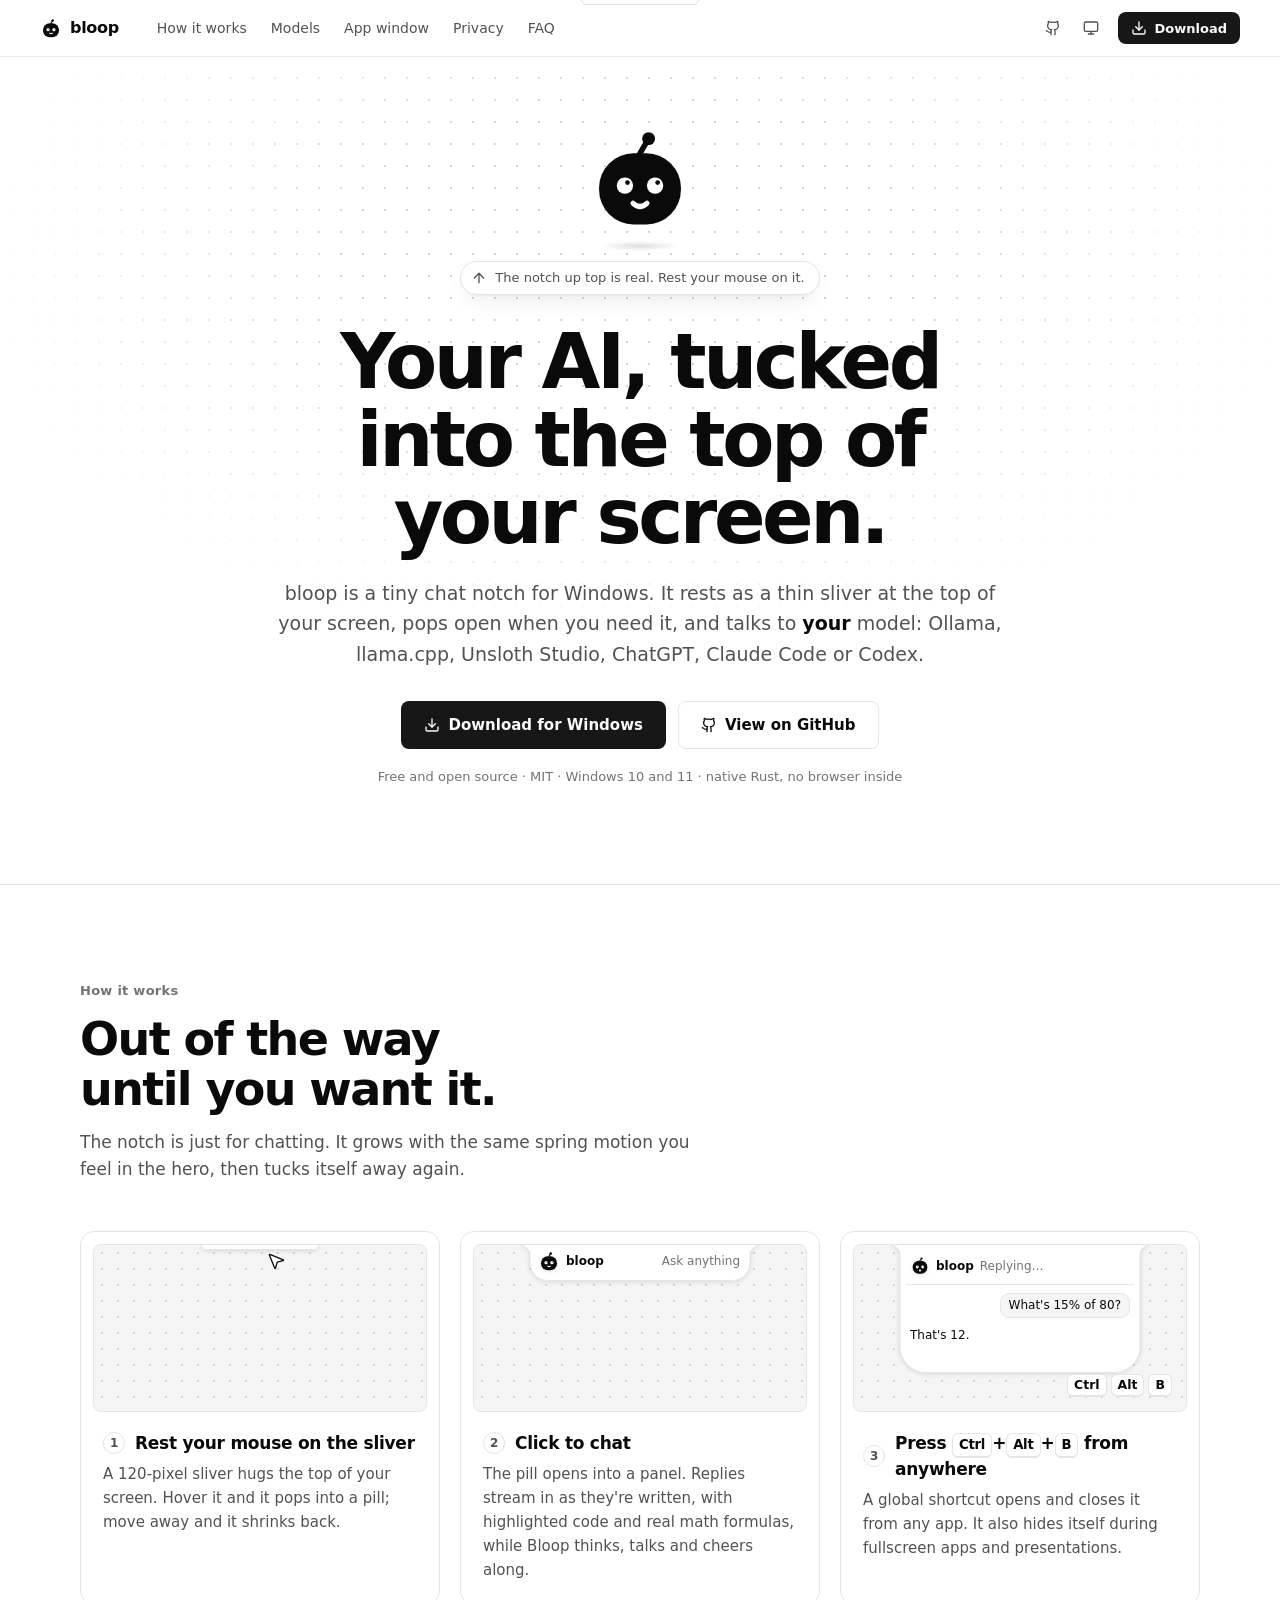
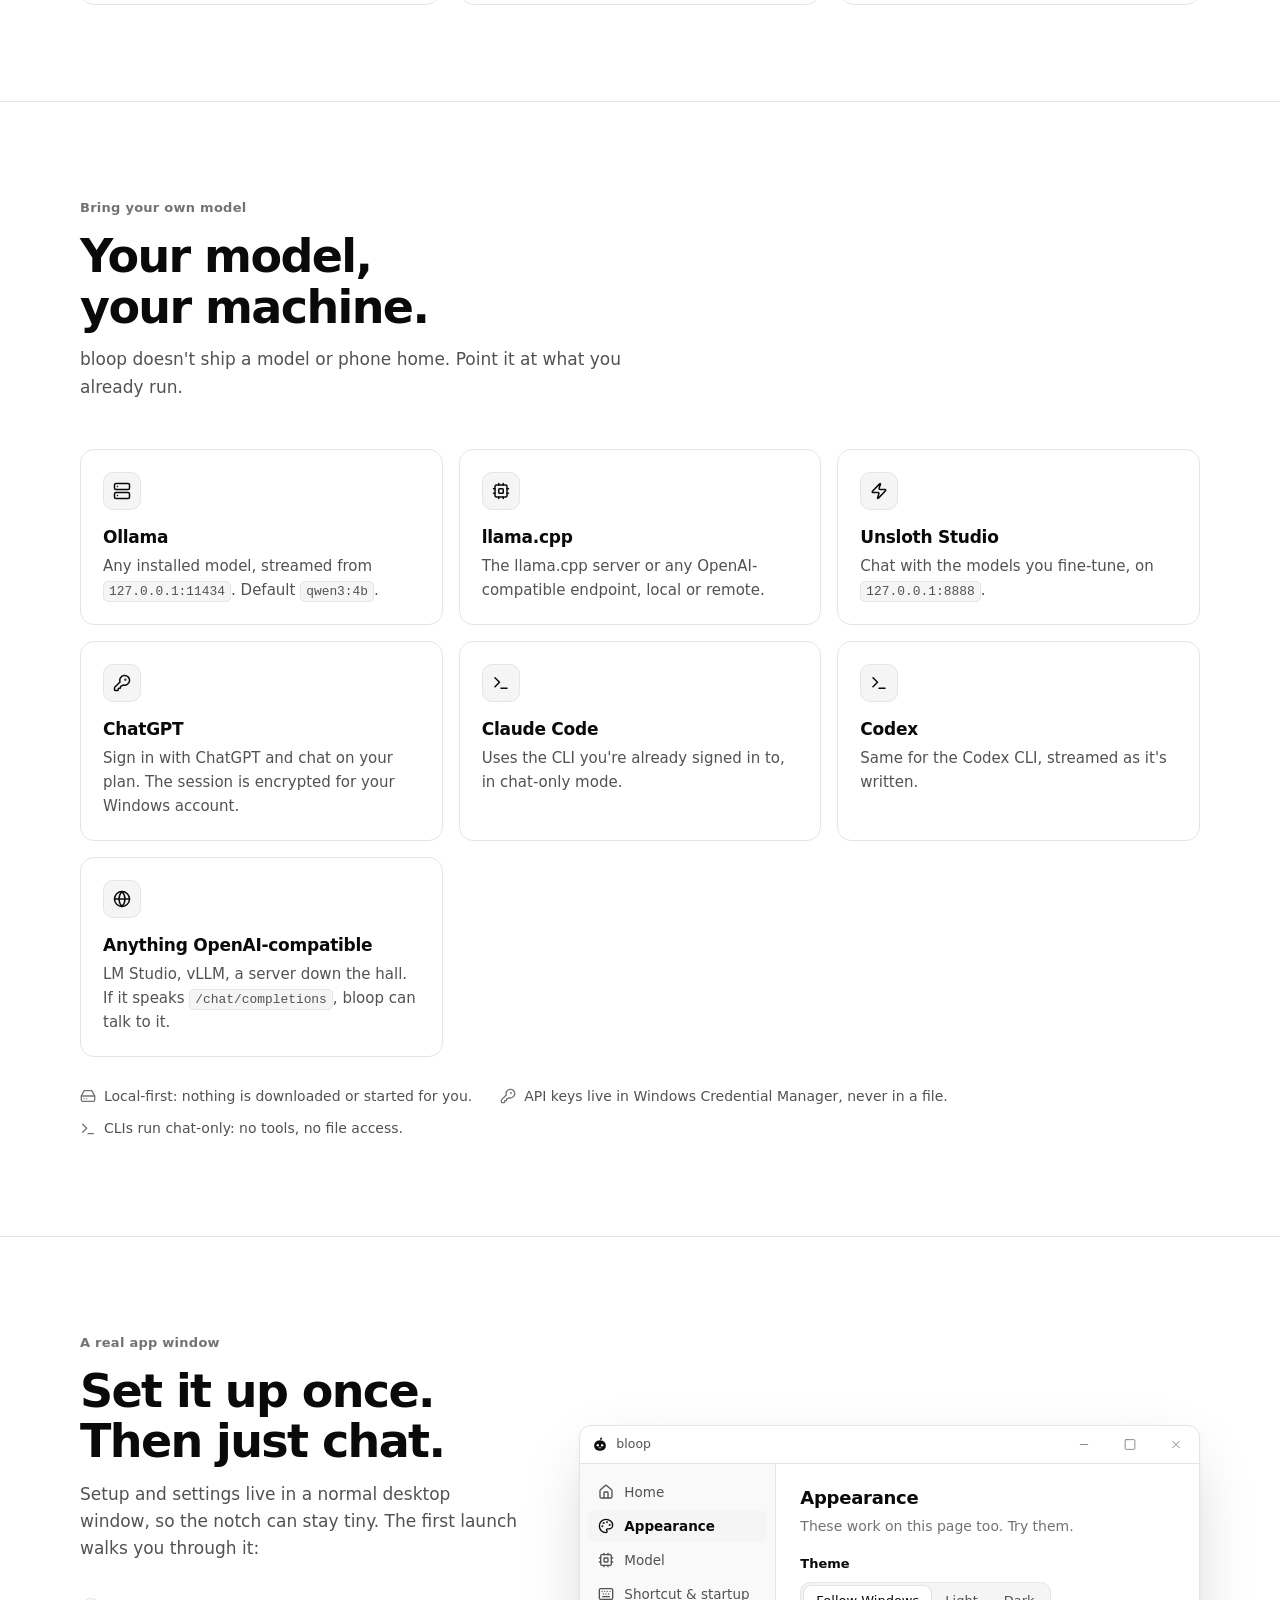
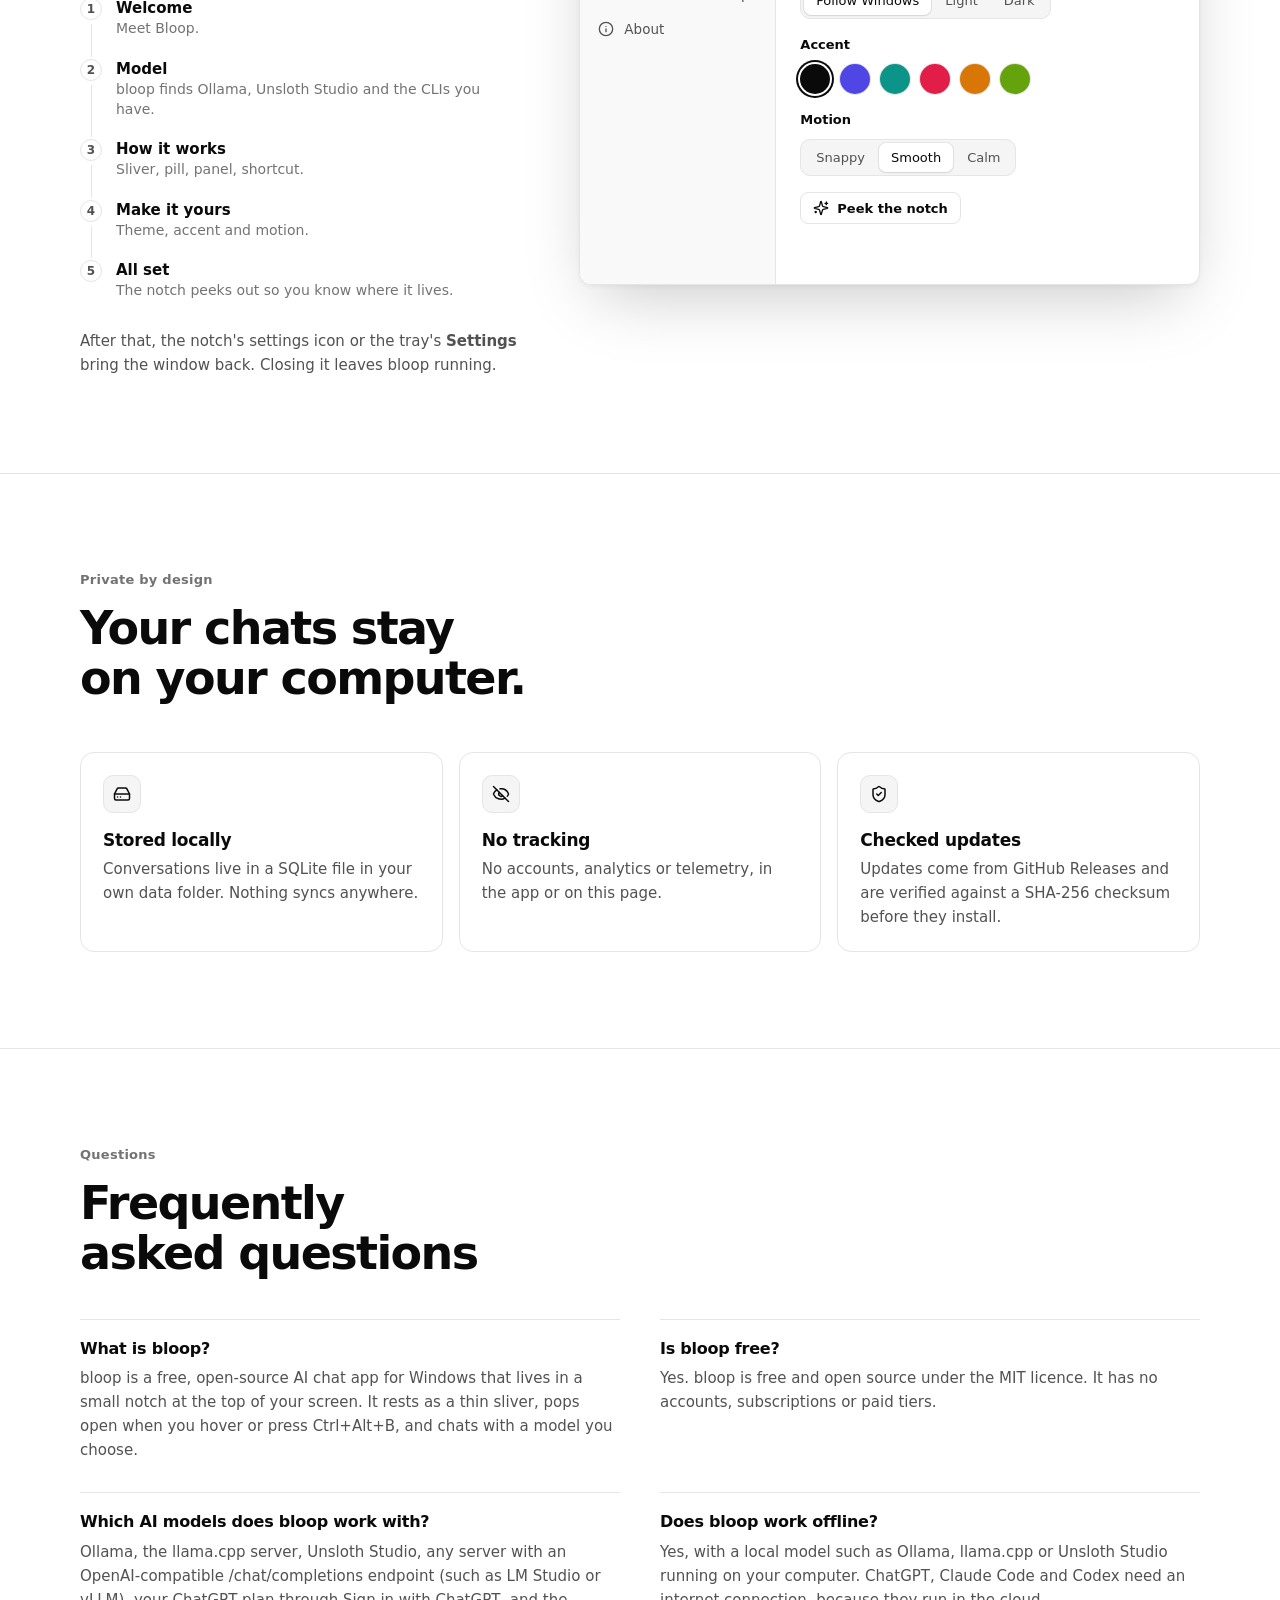
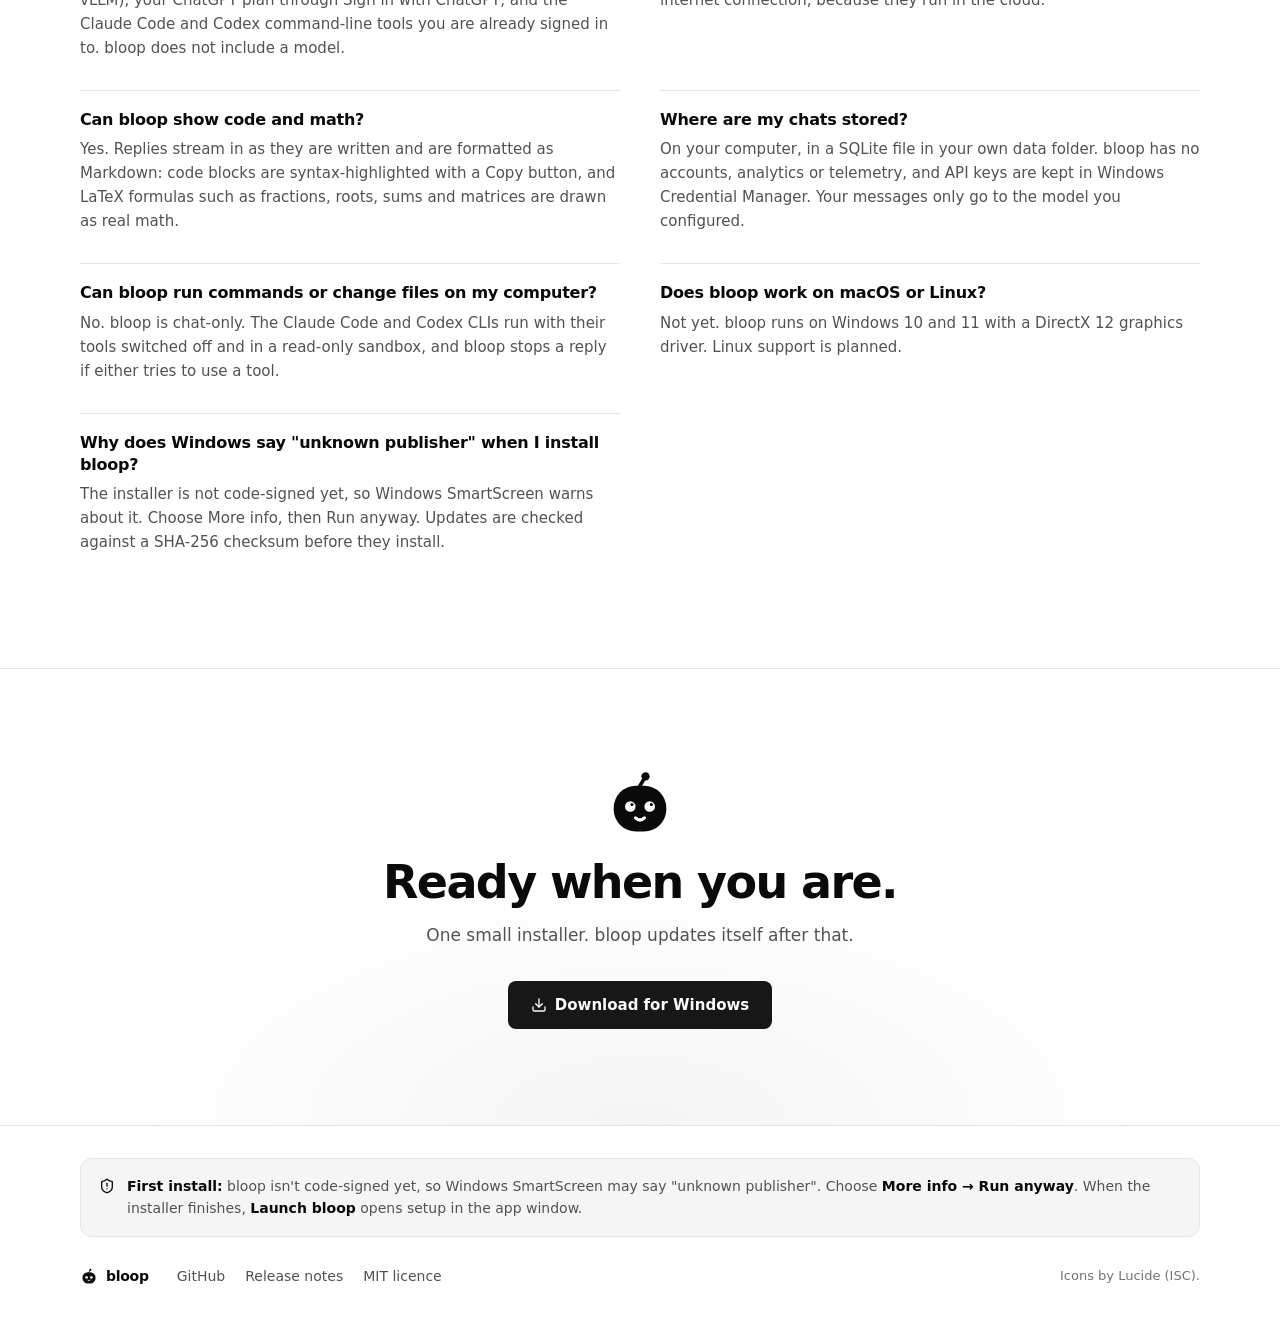
==== site/index.html @ fbfcc0f4 "Merge pull request #4 from LaurentMaxhuni/release/0.4.0 Release 0.4.0" ====
<!doctype html>
<html lang="en">
<head>
<meta charset="utf-8">
<meta name="viewport" content="width=device-width, initial-scale=1">
<title>bloop — a free, local AI chat notch for Windows</title>
<meta name="description" content="bloop is a free, open-source AI chat notch for Windows 10 and 11. Chat with Ollama, llama.cpp, ChatGPT, Claude Code or Codex from the top of your screen.">
<link rel="canonical" href="https://laurentmaxhuni.github.io/bloop/">
<meta name="robots" content="index, follow, max-image-preview:large, max-snippet:-1">
<link rel="alternate" type="text/markdown" href="llms.txt" title="bloop for AI assistants">
<meta name="color-scheme" content="light dark">
<meta name="theme-color" content="#ffffff" media="(prefers-color-scheme: light)">
<meta name="theme-color" content="#0a0a0a" media="(prefers-color-scheme: dark)">
<link rel="icon" href="favicon.svg" type="image/svg+xml">
<meta property="og:type" content="website">
<meta property="og:site_name" content="bloop">
<meta property="og:locale" content="en_US">
<meta property="og:title" content="bloop — a free, local AI chat notch for Windows">
<meta property="og:description" content="A tiny AI chat notch for Windows that talks to your own model: Ollama, llama.cpp, Unsloth Studio, ChatGPT, Claude Code or Codex.">
<meta property="og:url" content="https://laurentmaxhuni.github.io/bloop/">
<meta property="og:image" content="https://laurentmaxhuni.github.io/bloop/og.png">
<meta property="og:image:width" content="1200">
<meta property="og:image:height" content="630">
<meta property="og:image:alt" content="The bloop mascot in a black notch at the top of a screen, next to the words: your AI, tucked into the top of your screen.">
<meta name="twitter:card" content="summary_large_image">
<meta name="twitter:title" content="bloop — a free, local AI chat notch for Windows">
<meta name="twitter:description" content="A tiny AI chat notch for Windows that talks to your own model.">
<meta name="twitter:image" content="https://laurentmaxhuni.github.io/bloop/og.png">
<meta name="twitter:image:alt" content="The bloop mascot in a black notch at the top of a screen.">
<script type="application/ld+json">
{
  "@context": "https://schema.org",
  "@graph": [
    {
      "@type": "WebSite",
      "@id": "https://laurentmaxhuni.github.io/bloop/#website",
      "url": "https://laurentmaxhuni.github.io/bloop/",
      "name": "bloop",
      "inLanguage": "en"
    },
    {
      "@type": "SoftwareApplication",
      "@id": "https://laurentmaxhuni.github.io/bloop/#app",
      "name": "bloop",
      "description": "A free, open-source AI chat notch for Windows. It rests as a thin sliver at the top of the screen and opens into a chat with a model you choose: Ollama, llama.cpp, Unsloth Studio, any OpenAI-compatible server, a ChatGPT plan, the Claude Code CLI or the Codex CLI. Replies stream in with Markdown, syntax-highlighted code and math formulas. Chats are stored locally, with no accounts or telemetry.",
      "url": "https://laurentmaxhuni.github.io/bloop/",
      "applicationCategory": "UtilitiesApplication",
      "applicationSubCategory": "AI chat assistant",
      "operatingSystem": "Windows 10, Windows 11",
      "softwareVersion": "0.4.0",
      "downloadUrl": "https://github.com/LaurentMaxhuni/bloop/releases/latest",
      "installUrl": "https://github.com/LaurentMaxhuni/bloop/releases/latest",
      "releaseNotes": "https://github.com/LaurentMaxhuni/bloop/releases",
      "softwareRequirements": "A DirectX 12 graphics driver; a model server (such as Ollama) or the Claude Code or Codex CLI",
      "image": "https://laurentmaxhuni.github.io/bloop/og.png",
      "license": "https://opensource.org/licenses/MIT",
      "isAccessibleForFree": true,
      "offers": { "@type": "Offer", "price": "0", "priceCurrency": "USD" },
      "featureList": [
        "Auto-hiding notch at the top of the screen with a global shortcut (Ctrl+Alt+B)",
        "Works with Ollama, llama.cpp, Unsloth Studio, OpenAI-compatible servers, ChatGPT (Sign in with ChatGPT), Claude Code and Codex",
        "Streaming replies with Markdown, syntax-highlighted code blocks and math formulas",
        "Conversations stored locally in SQLite; no accounts, analytics or telemetry",
        "Native Rust app with no embedded browser",
        "Self-updates from GitHub Releases, verified with SHA-256"
      ],
      "sameAs": ["https://github.com/LaurentMaxhuni/bloop"],
      "author": { "@type": "Organization", "name": "bloop contributors", "url": "https://github.com/LaurentMaxhuni/bloop" }
    },
    {
      "@type": "SoftwareSourceCode",
      "name": "bloop source code",
      "codeRepository": "https://github.com/LaurentMaxhuni/bloop",
      "programmingLanguage": "Rust",
      "license": "https://opensource.org/licenses/MIT",
      "targetProduct": { "@id": "https://laurentmaxhuni.github.io/bloop/#app" }
    }
  ]
}
</script>
<script>
  // Apply the remembered theme before first paint, so the page never flashes.
  try { const t = localStorage.getItem('bloop-theme'); if (t === 'light' || t === 'dark') document.documentElement.dataset.theme = t; } catch {}
  try { const a = localStorage.getItem('bloop-accent'); if (a) document.documentElement.dataset.accent = a; } catch {}
</script>
<script type="application/ld+json">
{
  "@context": "https://schema.org",
  "@type": "FAQPage",
  "mainEntity": [
    {
      "@type": "Question",
      "name": "What is bloop?",
      "acceptedAnswer": {
        "@type": "Answer",
        "text": "bloop is a free, open-source AI chat app for Windows that lives in a small notch at the top of your screen. It rests as a thin sliver, pops open when you hover or press Ctrl+Alt+B, and chats with a model you choose."
      }
    },
    {
      "@type": "Question",
      "name": "Is bloop free?",
      "acceptedAnswer": {
        "@type": "Answer",
        "text": "Yes. bloop is free and open source under the MIT licence. It has no accounts, subscriptions or paid tiers."
      }
    },
    {
      "@type": "Question",
      "name": "Which AI models does bloop work with?",
      "acceptedAnswer": {
        "@type": "Answer",
        "text": "Ollama, the llama.cpp server, Unsloth Studio, any server with an OpenAI-compatible /chat/completions endpoint (such as LM Studio or vLLM), your ChatGPT plan through Sign in with ChatGPT, and the Claude Code and Codex command-line tools you are already signed in to. bloop does not include a model."
      }
    },
    {
      "@type": "Question",
      "name": "Does bloop work offline?",
      "acceptedAnswer": {
        "@type": "Answer",
        "text": "Yes, with a local model such as Ollama, llama.cpp or Unsloth Studio running on your computer. ChatGPT, Claude Code and Codex need an internet connection, because they run in the cloud."
      }
    },
    {
      "@type": "Question",
      "name": "Can bloop show code and math?",
      "acceptedAnswer": {
        "@type": "Answer",
        "text": "Yes. Replies stream in as they are written and are formatted as Markdown: code blocks are syntax-highlighted with a Copy button, and LaTeX formulas such as fractions, roots, sums and matrices are drawn as real math."
      }
    },
    {
      "@type": "Question",
      "name": "Where are my chats stored?",
      "acceptedAnswer": {
        "@type": "Answer",
        "text": "On your computer, in a SQLite file in your own data folder. bloop has no accounts, analytics or telemetry, and API keys are kept in Windows Credential Manager. Your messages only go to the model you configured."
      }
    },
    {
      "@type": "Question",
      "name": "Can bloop run commands or change files on my computer?",
      "acceptedAnswer": {
        "@type": "Answer",
        "text": "No. bloop is chat-only. The Claude Code and Codex CLIs run with their tools switched off and in a read-only sandbox, and bloop stops a reply if either tries to use a tool."
      }
    },
    {
      "@type": "Question",
      "name": "Does bloop work on macOS or Linux?",
      "acceptedAnswer": {
        "@type": "Answer",
        "text": "Not yet. bloop runs on Windows 10 and 11 with a DirectX 12 graphics driver. Linux support is planned."
      }
    },
    {
      "@type": "Question",
      "name": "Why does Windows say \"unknown publisher\" when I install bloop?",
      "acceptedAnswer": {
        "@type": "Answer",
        "text": "The installer is not code-signed yet, so Windows SmartScreen warns about it. Choose More info, then Run anyway. Updates are checked against a SHA-256 checksum before they install."
      }
    }
  ]
}
</script>
<link rel="stylesheet" href="styles.css">
<script type="module" src="app.js"></script>
</head>
<body>
<!-- Lucide icons (ISC licence, lucide.dev), only the ones this page uses. -->
<svg width="0" height="0" style="position:absolute" aria-hidden="true">
  <defs>
    <symbol id="i-download" viewBox="0 0 24 24"><path d="M12 15V3"/><path d="M21 15v4a2 2 0 0 1-2 2H5a2 2 0 0 1-2-2v-4"/><path d="m7 10 5 5 5-5"/></symbol>
    <symbol id="i-github" viewBox="0 0 24 24"><path d="M15 22v-4a4.8 4.8 0 0 0-1-3.5c3 0 6-2 6-5.5.08-1.25-.27-2.48-1-3.5.28-1.15.28-2.35 0-3.5 0 0-1 0-3 1.5-2.64-.5-5.36-.5-8 0C6 2 5 2 5 2c-.3 1.15-.3 2.35 0 3.5A5.403 5.403 0 0 0 4 9c0 3.5 3 5.5 6 5.5-.39.49-.68 1.05-.85 1.65-.17.6-.22 1.23-.15 1.85v4"/><path d="M9 18c-4.51 2-5-2-7-2"/></symbol>
    <symbol id="i-sun" viewBox="0 0 24 24"><circle cx="12" cy="12" r="4"/><path d="M12 2v2"/><path d="M12 20v2"/><path d="m4.93 4.93 1.41 1.41"/><path d="m17.66 17.66 1.41 1.41"/><path d="M2 12h2"/><path d="M20 12h2"/><path d="m6.34 17.66-1.41 1.41"/><path d="m19.07 4.93-1.41 1.41"/></symbol>
    <symbol id="i-moon" viewBox="0 0 24 24"><path d="M12 3a6 6 0 0 0 9 9 9 9 0 1 1-9-9Z"/></symbol>
    <symbol id="i-monitor" viewBox="0 0 24 24"><rect width="20" height="14" x="2" y="3" rx="2"/><path d="M8 21h8"/><path d="M12 17v4"/></symbol>
    <symbol id="i-house" viewBox="0 0 24 24"><path d="M15 21v-8a1 1 0 0 0-1-1h-4a1 1 0 0 0-1 1v8"/><path d="M3 10a2 2 0 0 1 .709-1.528l7-5.999a2 2 0 0 1 2.582 0l7 5.999A2 2 0 0 1 21 10v9a2 2 0 0 1-2 2H5a2 2 0 0 1-2-2z"/></symbol>
    <symbol id="i-palette" viewBox="0 0 24 24"><circle cx="13.5" cy="6.5" r=".5" fill="currentColor"/><circle cx="17.5" cy="10.5" r=".5" fill="currentColor"/><circle cx="8.5" cy="7.5" r=".5" fill="currentColor"/><circle cx="6.5" cy="12.5" r=".5" fill="currentColor"/><path d="M12 2C6.5 2 2 6.5 2 12s4.5 10 10 10c.926 0 1.648-.746 1.648-1.688 0-.437-.18-.835-.437-1.125-.29-.289-.438-.652-.438-1.125a1.64 1.64 0 0 1 1.668-1.668h1.996c3.051 0 5.555-2.503 5.555-5.554C21.965 6.012 17.461 2 12 2z"/></symbol>
    <symbol id="i-cpu" viewBox="0 0 24 24"><rect width="16" height="16" x="4" y="4" rx="2"/><rect width="6" height="6" x="9" y="9" rx="1"/><path d="M15 2v2"/><path d="M15 20v2"/><path d="M2 15h2"/><path d="M2 9h2"/><path d="M20 15h2"/><path d="M20 9h2"/><path d="M9 2v2"/><path d="M9 20v2"/></symbol>
    <symbol id="i-keyboard" viewBox="0 0 24 24"><path d="M10 8h.01"/><path d="M12 12h.01"/><path d="M14 8h.01"/><path d="M16 12h.01"/><path d="M18 8h.01"/><path d="M6 8h.01"/><path d="M7 16h10"/><path d="M8 12h.01"/><rect width="20" height="16" x="2" y="4" rx="2"/></symbol>
    <symbol id="i-info" viewBox="0 0 24 24"><circle cx="12" cy="12" r="10"/><path d="M12 16v-4"/><path d="M12 8h.01"/></symbol>
    <symbol id="i-sliders" viewBox="0 0 24 24"><path d="M21 4h-7"/><path d="M10 4H3"/><path d="M21 12h-9"/><path d="M8 12H3"/><path d="M21 20h-5"/><path d="M12 20H3"/><path d="M14 2v4"/><path d="M8 10v4"/><path d="M16 18v4"/></symbol>
    <symbol id="i-server" viewBox="0 0 24 24"><rect width="20" height="8" x="2" y="2" rx="2"/><rect width="20" height="8" x="2" y="14" rx="2"/><path d="M6 6h.01"/><path d="M6 18h.01"/></symbol>
    <symbol id="i-terminal" viewBox="0 0 24 24"><path d="M12 19h8"/><path d="m4 17 6-6-6-6"/></symbol>
    <symbol id="i-globe" viewBox="0 0 24 24"><circle cx="12" cy="12" r="10"/><path d="M12 2a14.5 14.5 0 0 0 0 20 14.5 14.5 0 0 0 0-20"/><path d="M2 12h20"/></symbol>
    <symbol id="i-zap" viewBox="0 0 24 24"><path d="M4 14a1 1 0 0 1-.78-1.63l9.9-10.2a.5.5 0 0 1 .86.46l-1.92 6.02A1 1 0 0 0 13 10h7a1 1 0 0 1 .78 1.63l-9.9 10.2a.5.5 0 0 1-.86-.46l1.92-6.02A1 1 0 0 0 11 14z"/></symbol>
    <symbol id="i-sparkles" viewBox="0 0 24 24"><path d="M9.937 15.5A2 2 0 0 0 8.5 14.063l-6.135-1.582a.5.5 0 0 1 0-.962L8.5 9.936A2 2 0 0 0 9.937 8.5l1.582-6.135a.5.5 0 0 1 .963 0L14.063 8.5A2 2 0 0 0 15.5 9.937l6.135 1.581a.5.5 0 0 1 0 .964L15.5 14.063a2 2 0 0 0-1.437 1.437l-1.582 6.135a.5.5 0 0 1-.963 0z"/><path d="M20 3v4"/><path d="M22 5h-4"/><path d="M4 17v2"/><path d="M5 18H3"/></symbol>
    <symbol id="i-hard-drive" viewBox="0 0 24 24"><path d="M22 12H2"/><path d="M5.45 5.11 2 12v6a2 2 0 0 0 2 2h16a2 2 0 0 0 2-2v-6l-3.45-6.89A2 2 0 0 0 16.76 4H7.24a2 2 0 0 0-1.79 1.11z"/><path d="M6 16h.01"/><path d="M10 16h.01"/></symbol>
    <symbol id="i-eye-off" viewBox="0 0 24 24"><path d="M10.733 5.076a10.744 10.744 0 0 1 11.205 6.575 1 1 0 0 1 0 .696 10.747 10.747 0 0 1-1.444 2.49"/><path d="M14.084 14.158a3 3 0 0 1-4.242-4.242"/><path d="M17.479 17.499a10.75 10.75 0 0 1-15.417-5.151 1 1 0 0 1 0-.696 10.75 10.75 0 0 1 4.446-5.143"/><path d="m2 2 20 20"/></symbol>
    <symbol id="i-shield-check" viewBox="0 0 24 24"><path d="M20 13c0 5-3.5 7.5-7.66 8.95a1 1 0 0 1-.67-.01C7.5 20.5 4 18 4 13V6a1 1 0 0 1 1-1c2 0 4.5-1.2 6.24-2.72a1.17 1.17 0 0 1 1.52 0C14.51 3.81 17 5 19 5a1 1 0 0 1 1 1z"/><path d="m9 12 2 2 4-4"/></symbol>
    <symbol id="i-key" viewBox="0 0 24 24"><path d="M2.586 17.414A2 2 0 0 0 2 18.828V21a1 1 0 0 0 1 1h3a1 1 0 0 0 1-1v-1a1 1 0 0 1 1-1h1a1 1 0 0 0 1-1v-1a1 1 0 0 1 1-1h.172a2 2 0 0 0 1.414-.586l.814-.814a6.5 6.5 0 1 0-4-4z"/><circle cx="16.5" cy="7.5" r=".5" fill="currentColor"/></symbol>
    <symbol id="i-pointer" viewBox="0 0 24 24"><path d="M4.037 4.688a.495.495 0 0 1 .651-.651l16 6.5a.5.5 0 0 1-.063.947l-6.124 1.58a2 2 0 0 0-1.438 1.435l-1.579 6.126a.5.5 0 0 1-.947.063z"/></symbol>
    <symbol id="i-message" viewBox="0 0 24 24"><path d="M7.9 20A9 9 0 1 0 4 16.1L2 22Z"/></symbol>
    <symbol id="i-arrow-up" viewBox="0 0 24 24"><path d="m5 12 7-7 7 7"/><path d="M12 19V5"/></symbol>
    <symbol id="i-arrow-right" viewBox="0 0 24 24"><path d="M5 12h14"/><path d="m12 5 7 7-7 7"/></symbol>
    <symbol id="i-x" viewBox="0 0 24 24"><path d="M18 6 6 18"/><path d="m6 6 12 12"/></symbol>
    <symbol id="i-minus" viewBox="0 0 24 24"><path d="M5 12h14"/></symbol>
    <symbol id="i-square" viewBox="0 0 24 24"><rect width="18" height="18" x="3" y="3" rx="2"/></symbol>
    <symbol id="i-rotate" viewBox="0 0 24 24"><path d="M3 12a9 9 0 1 0 9-9 9.75 9.75 0 0 0-6.74 2.74L3 8"/><path d="M3 3v5h5"/></symbol>
    <symbol id="i-refresh" viewBox="0 0 24 24"><path d="M3 12a9 9 0 0 1 9-9 9.75 9.75 0 0 1 6.74 2.74L21 8"/><path d="M21 3v5h-5"/><path d="M21 12a9 9 0 0 1-9 9 9.75 9.75 0 0 1-6.74-2.74L3 16"/><path d="M8 16H3v5"/></symbol>
    <symbol id="i-check" viewBox="0 0 24 24"><path d="M20 6 9 17l-5-5"/></symbol>
    <symbol id="i-app-window" viewBox="0 0 24 24"><rect x="2" y="4" width="20" height="16" rx="2"/><path d="M10 4v4"/><path d="M2 8h20"/><path d="M6 4v4"/></symbol>
    <symbol id="i-shield-alert" viewBox="0 0 24 24"><path d="M20 13c0 5-3.5 7.5-7.66 8.95a1 1 0 0 1-.67-.01C7.5 20.5 4 18 4 13V6a1 1 0 0 1 1-1c2 0 4.5-1.2 6.24-2.72a1.17 1.17 0 0 1 1.52 0C14.51 3.81 17 5 19 5a1 1 0 0 1 1 1z"/><path d="M12 8v4"/><path d="M12 16h.01"/></symbol>
  </defs>
</svg>

<a class="skip" href="#main">Skip to content</a>

<!-- The live notch: fixed at the top centre, like the app. -->
<div class="notch" id="notch" data-state="sliver">
  <svg class="notch-shape" aria-hidden="true" focusable="false"><path class="notch-fill"/><path class="notch-line"/></svg>
  <div class="notch-content" id="notch-content">
    <div class="notch-pill" aria-hidden="true">
      <span class="mascot" data-mascot="pill" style="--size:26px"></span>
      <span class="pill-name">bloop</span>
      <span class="pill-status" data-status>Ask anything</span>
    </div>
    <div class="notch-panel" id="notch-panel" role="dialog" aria-label="bloop chat demo" hidden>
      <header class="panel-head">
        <span class="mascot" data-mascot="panel" style="--size:30px"></span>
        <div class="panel-title">
          <strong>bloop</strong>
          <span data-status>Ask anything</span>
        </div>
        <span class="panel-model">qwen3:4b · Ollama</span>
        <button class="icon-btn" type="button" id="panel-replay" aria-label="Replay the demo chat" title="Replay"><svg class="i"><use href="#i-rotate"/></svg></button>
        <button class="icon-btn" type="button" id="panel-close" aria-label="Close the chat" title="Close (Esc)"><svg class="i"><use href="#i-x"/></svg></button>
      </header>
      <div class="panel-sep"></div>
      <div class="chat" id="chat" aria-live="polite"></div>
      <div class="composer" aria-hidden="true">
        <span class="composer-text" id="composer-text"></span><span class="caret"></span>
        <span class="composer-ph" id="composer-ph">Message bloop…</span>
        <span class="composer-send"><svg class="i"><use href="#i-arrow-up"/></svg></span>
      </div>
      <p class="panel-foot">A scripted demo — the real one talks to your own model.</p>
    </div>
  </div>
  <button class="notch-hit" id="notch-hit" type="button" aria-expanded="false" aria-controls="notch-panel" aria-label="bloop — open the chat demo"></button>
</div>

<header class="bar">
  <div class="bar-inner">
    <a class="brand" href="#top" aria-label="bloop home">
      <span class="mascot" data-mascot="brand" style="--size:22px"></span>
      <span>bloop</span>
    </a>
    <nav class="bar-nav" aria-label="Sections">
      <a href="#how">How it works</a>
      <a href="#models">Models</a>
      <a href="#window">App window</a>
      <a href="#private">Privacy</a>
      <a href="#faq">FAQ</a>
    </nav>
    <div class="bar-actions">
      <a class="icon-btn" href="https://github.com/LaurentMaxhuni/bloop" aria-label="bloop on GitHub" title="GitHub"><svg class="i"><use href="#i-github"/></svg></a>
      <button class="icon-btn" type="button" id="theme-toggle" aria-label="Theme: follow system" title="Theme: follow system"><svg class="i"><use href="#i-monitor"/></svg></button>
      <a class="btn btn-primary btn-sm bar-download" data-download href="https://github.com/LaurentMaxhuni/bloop/releases/latest"><svg class="i"><use href="#i-download"/></svg>Download</a>
    </div>
  </div>
</header>

<main id="main">
  <section class="hero" id="top">
    <div class="hero-wall" aria-hidden="true"></div>
    <div class="wrap hero-inner">
      <div class="hero-mascot">
        <span class="mascot" data-mascot="hero" style="--size:112px"></span>
      </div>
      <p class="hint" id="hint"><svg class="i"><use href="#i-arrow-up"/></svg><span data-hint-text>The notch up top is real. Rest your mouse on it.</span></p>
      <h1>Your AI, tucked into the top of your screen.</h1>
      <p class="lede">bloop is a tiny chat notch for Windows. It rests as a thin sliver at the top of your screen, pops open when you need it, and talks to <em>your</em> model: Ollama, llama.cpp, Unsloth Studio, ChatGPT, Claude Code or Codex.</p>
      <div class="cta">
        <a class="btn btn-primary btn-lg" data-download href="https://github.com/LaurentMaxhuni/bloop/releases/latest">
          <svg class="i"><use href="#i-download"/></svg>
          <span>Download for Windows</span>
          <span class="btn-meta" data-download-meta hidden></span>
        </a>
        <a class="btn btn-outline btn-lg" href="https://github.com/LaurentMaxhuni/bloop"><svg class="i"><use href="#i-github"/></svg>View on GitHub</a>
      </div>
      <p class="fine">Free and open source · MIT · Windows 10 and 11 · native Rust, no browser inside</p>
    </div>
  </section>

  <section class="section" id="how" aria-labelledby="how-title">
    <div class="wrap">
      <p class="eyebrow">How it works</p>
      <h2 id="how-title">Out of the way until you want it.</h2>
      <p class="sub">The notch is just for chatting. It grows with the same spring motion you feel in the hero, then tucks itself away again.</p>
      <ol class="steps">
        <li class="step">
          <div class="screen" aria-hidden="true">
            <span class="mini-notch" data-mini="sliver"></span>
            <svg class="i cursor-i"><use href="#i-pointer"/></svg>
          </div>
          <h3><span class="num">1</span>Rest your mouse on the sliver</h3>
          <p>A 120-pixel sliver hugs the top of your screen. Hover it and it pops into a pill; move away and it shrinks back.</p>
        </li>
        <li class="step">
          <div class="screen" aria-hidden="true">
            <span class="mini-notch" data-mini="pill"></span>
          </div>
          <h3><span class="num">2</span>Click to chat</h3>
          <p>The pill opens into a panel. Replies stream in as they're written, with highlighted code and real math formulas, while Bloop thinks, talks and cheers along.</p>
        </li>
        <li class="step">
          <div class="screen" aria-hidden="true">
            <span class="mini-notch" data-mini="panel"></span>
            <span class="keys"><kbd>Ctrl</kbd><kbd>Alt</kbd><kbd>B</kbd></span>
          </div>
          <h3><span class="num">3</span><span>Press <kbd>Ctrl</kbd>+<kbd>Alt</kbd>+<kbd>B</kbd> from anywhere</span></h3>
          <p>A global shortcut opens and closes it from any app. It also hides itself during fullscreen apps and presentations.</p>
        </li>
      </ol>
    </div>
  </section>

  <section class="section" id="models" aria-labelledby="models-title">
    <div class="wrap">
      <p class="eyebrow">Bring your own model</p>
      <h2 id="models-title">Your model, your machine.</h2>
      <p class="sub">bloop doesn't ship a model or phone home. Point it at what you already run.</p>
      <ul class="models">
        <li class="model">
          <span class="model-icon"><svg class="i"><use href="#i-server"/></svg></span>
          <h3>Ollama</h3>
          <p>Any installed model, streamed from <code>127.0.0.1:11434</code>. Default <code>qwen3:4b</code>.</p>
        </li>
        <li class="model">
          <span class="model-icon"><svg class="i"><use href="#i-cpu"/></svg></span>
          <h3>llama.cpp</h3>
          <p>The llama.cpp server or any OpenAI-compatible endpoint, local or remote.</p>
        </li>
        <li class="model">
          <span class="model-icon"><svg class="i"><use href="#i-zap"/></svg></span>
          <h3>Unsloth Studio</h3>
          <p>Chat with the models you fine-tune, on <code>127.0.0.1:8888</code>.</p>
        </li>
        <li class="model">
          <span class="model-icon"><svg class="i"><use href="#i-key"/></svg></span>
          <h3>ChatGPT</h3>
          <p>Sign in with ChatGPT and chat on your plan. The session is encrypted for your Windows account.</p>
        </li>
        <li class="model">
          <span class="model-icon"><svg class="i"><use href="#i-terminal"/></svg></span>
          <h3>Claude Code</h3>
          <p>Uses the CLI you're already signed in to, in chat-only mode.</p>
        </li>
        <li class="model">
          <span class="model-icon"><svg class="i"><use href="#i-terminal"/></svg></span>
          <h3>Codex</h3>
          <p>Same for the Codex CLI, streamed as it's written.</p>
        </li>
        <li class="model model-more">
          <span class="model-icon"><svg class="i"><use href="#i-globe"/></svg></span>
          <h3>Anything OpenAI-compatible</h3>
          <p>LM Studio, vLLM, a server down the hall. If it speaks <code>/chat/completions</code>, bloop can talk to it.</p>
        </li>
      </ul>
      <ul class="notes">
        <li><svg class="i"><use href="#i-hard-drive"/></svg>Local-first: nothing is downloaded or started for you.</li>
        <li><svg class="i"><use href="#i-key"/></svg>API keys live in Windows Credential Manager, never in a file.</li>
        <li><svg class="i"><use href="#i-terminal"/></svg>CLIs run chat-only: no tools, no file access.</li>
      </ul>
    </div>
  </section>

  <section class="section" id="window" aria-labelledby="window-title">
    <div class="wrap window-grid">
      <div class="window-copy">
        <p class="eyebrow">A real app window</p>
        <h2 id="window-title">Set it up once. Then just chat.</h2>
        <p class="sub">Setup and settings live in a normal desktop window, so the notch can stay tiny. The first launch walks you through it:</p>
        <ol class="onboard">
          <li><span class="num">1</span><div><strong>Welcome</strong><span>Meet Bloop.</span></div></li>
          <li><span class="num">2</span><div><strong>Model</strong><span>bloop finds Ollama, Unsloth Studio and the CLIs you have.</span></div></li>
          <li><span class="num">3</span><div><strong>How it works</strong><span>Sliver, pill, panel, shortcut.</span></div></li>
          <li><span class="num">4</span><div><strong>Make it yours</strong><span>Theme, accent and motion.</span></div></li>
          <li><span class="num">5</span><div><strong>All set</strong><span>The notch peeks out so you know where it lives.</span></div></li>
        </ol>
        <p class="sub small">After that, the notch's settings icon or the tray's <strong>Settings</strong> bring the window back. Closing it leaves bloop running.</p>
      </div>

      <div class="appwin" id="appwin">
        <div class="appwin-bar" aria-hidden="true">
          <span class="mascot" data-mascot="window" style="--size:16px"></span>
          <span class="appwin-title">bloop</span>
          <span class="appwin-ctl"><svg class="i"><use href="#i-minus"/></svg><svg class="i"><use href="#i-square"/></svg><svg class="i"><use href="#i-x"/></svg></span>
        </div>
        <div class="appwin-body">
          <div class="appwin-nav" role="tablist" aria-label="Dashboard pages (demo)" aria-orientation="vertical">
            <button role="tab" id="tab-home" aria-controls="page-home" aria-selected="false" tabindex="-1"><svg class="i"><use href="#i-house"/></svg><span>Home</span></button>
            <button role="tab" id="tab-appearance" aria-controls="page-appearance" aria-selected="true"><svg class="i"><use href="#i-palette"/></svg><span>Appearance</span></button>
            <button role="tab" id="tab-model" aria-controls="page-model" aria-selected="false" tabindex="-1"><svg class="i"><use href="#i-cpu"/></svg><span>Model</span></button>
            <button role="tab" id="tab-shortcut" aria-controls="page-shortcut" aria-selected="false" tabindex="-1"><svg class="i"><use href="#i-keyboard"/></svg><span>Shortcut &amp; startup</span></button>
            <button role="tab" id="tab-about" aria-controls="page-about" aria-selected="false" tabindex="-1"><svg class="i"><use href="#i-info"/></svg><span>About</span></button>
          </div>

          <div class="appwin-page" role="tabpanel" id="page-home" aria-labelledby="tab-home" hidden>
            <div class="home-hello">
              <span class="mascot" data-mascot="home" style="--size:44px"></span>
              <div><h3>bloop is running</h3><p class="muted">Rest your mouse on the notch, or press Ctrl+Alt+B.</p></div>
            </div>
            <dl class="kv">
              <div><dt>Model</dt><dd>qwen3:4b · Ollama</dd></div>
              <div><dt>Shortcut</dt><dd><kbd>Ctrl</kbd>+<kbd>Alt</kbd>+<kbd>B</kbd></dd></div>
              <div><dt>Updates</dt><dd><span class="dot"></span>Up to date</dd></div>
            </dl>
          </div>

          <div class="appwin-page" role="tabpanel" id="page-appearance" aria-labelledby="tab-appearance">
            <h3>Appearance</h3>
            <p class="muted">These work on this page too. Try them.</p>
            <div class="field">
              <span class="label" id="lbl-theme">Theme</span>
              <div class="seg" role="radiogroup" aria-labelledby="lbl-theme" data-seg="theme">
                <button type="button" role="radio" data-value="system" aria-checked="true">Follow Windows</button>
                <button type="button" role="radio" data-value="light" aria-checked="false">Light</button>
                <button type="button" role="radio" data-value="dark" aria-checked="false">Dark</button>
              </div>
            </div>
            <div class="field">
              <span class="label" id="lbl-accent">Accent</span>
              <div class="swatches" role="radiogroup" aria-labelledby="lbl-accent" data-seg="accent">
                <button type="button" role="radio" data-value="neutral" aria-checked="true" aria-label="Neutral" style="--sw:var(--fg)"></button>
                <button type="button" role="radio" data-value="indigo" aria-checked="false" aria-label="Indigo" style="--sw:#4f46e5"></button>
                <button type="button" role="radio" data-value="teal" aria-checked="false" aria-label="Teal" style="--sw:#0d9488"></button>
                <button type="button" role="radio" data-value="rose" aria-checked="false" aria-label="Rose" style="--sw:#e11d48"></button>
                <button type="button" role="radio" data-value="amber" aria-checked="false" aria-label="Amber" style="--sw:#d97706"></button>
                <button type="button" role="radio" data-value="lime" aria-checked="false" aria-label="Lime" style="--sw:#65a30d"></button>
              </div>
            </div>
            <div class="field">
              <span class="label" id="lbl-feel">Motion</span>
              <div class="seg" role="radiogroup" aria-labelledby="lbl-feel" data-seg="feel">
                <button type="button" role="radio" data-value="snappy" aria-checked="false">Snappy</button>
                <button type="button" role="radio" data-value="smooth" aria-checked="true">Smooth</button>
                <button type="button" role="radio" data-value="calm" aria-checked="false">Calm</button>
              </div>
            </div>
            <button class="btn btn-outline btn-sm" type="button" id="peek-test"><svg class="i"><use href="#i-sparkles"/></svg>Peek the notch</button>
          </div>

          <div class="appwin-page" role="tabpanel" id="page-model" aria-labelledby="tab-model" hidden>
            <h3>Model</h3>
            <p class="muted">Choose the model bloop talks to.</p>
            <div class="field"><span class="label">Provider</span><span class="input select">Ollama</span></div>
            <div class="field"><span class="label">Base URL</span><span class="input mono">http://127.0.0.1:11434</span></div>
            <div class="field"><span class="label">Model</span><span class="input mono">qwen3:4b</span></div>
            <span class="btn btn-primary btn-sm fake">Save changes</span>
          </div>

          <div class="appwin-page" role="tabpanel" id="page-shortcut" aria-labelledby="tab-shortcut" hidden>
            <h3>Shortcut &amp; startup</h3>
            <div class="field"><span class="label">Global shortcut</span><span class="input mono">Ctrl+Alt+B</span><span class="help">Opens and closes the notch from anywhere.</span></div>
            <div class="toggle-row"><span>Start with Windows</span><span class="switch on" aria-hidden="true"></span></div>
            <div class="toggle-row"><span>Hover delay</span><span class="muted">150 ms</span></div>
            <div class="toggle-row"><span>Show the mascot</span><span class="switch on" aria-hidden="true"></span></div>
          </div>

          <div class="appwin-page" role="tabpanel" id="page-about" aria-labelledby="tab-about" hidden>
            <h3>About</h3>
            <dl class="kv">
              <div><dt>Version</dt><dd data-version>0.4.0</dd></div>
              <div><dt>Updates</dt><dd><span class="dot"></span>Up to date</dd></div>
            </dl>
            <div class="toggle-row"><span>Check for updates automatically</span><span class="switch on" aria-hidden="true"></span></div>
            <div class="row-btns"><span class="btn btn-outline btn-sm fake"><svg class="i"><use href="#i-refresh"/></svg>Check now</span><span class="btn btn-outline btn-sm fake">Run setup again</span></div>
          </div>
        </div>
      </div>
    </div>
  </section>

  <section class="section" id="private" aria-labelledby="private-title">
    <div class="wrap">
      <p class="eyebrow">Private by design</p>
      <h2 id="private-title">Your chats stay on your computer.</h2>
      <ul class="pillars">
        <li><span class="model-icon"><svg class="i"><use href="#i-hard-drive"/></svg></span><h3>Stored locally</h3><p>Conversations live in a SQLite file in your own data folder. Nothing syncs anywhere.</p></li>
        <li><span class="model-icon"><svg class="i"><use href="#i-eye-off"/></svg></span><h3>No tracking</h3><p>No accounts, analytics or telemetry, in the app or on this page.</p></li>
        <li><span class="model-icon"><svg class="i"><use href="#i-shield-check"/></svg></span><h3>Checked updates</h3><p>Updates come from GitHub Releases and are verified against a SHA-256 checksum before they install.</p></li>
      </ul>
    </div>
  </section>

  <section class="section" id="faq" aria-labelledby="faq-title">
    <div class="wrap">
      <p class="eyebrow">Questions</p>
      <h2 id="faq-title">Frequently asked questions</h2>
      <div class="faq">
        <div class="qa">
          <h3>What is bloop?</h3>
          <p>bloop is a free, open-source AI chat app for Windows that lives in a small notch at the top of your screen. It rests as a thin sliver, pops open when you hover or press Ctrl+Alt+B, and chats with a model you choose.</p>
        </div>
        <div class="qa">
          <h3>Is bloop free?</h3>
          <p>Yes. bloop is free and open source under the MIT licence. It has no accounts, subscriptions or paid tiers.</p>
        </div>
        <div class="qa">
          <h3>Which AI models does bloop work with?</h3>
          <p>Ollama, the llama.cpp server, Unsloth Studio, any server with an OpenAI-compatible /chat/completions endpoint (such as LM Studio or vLLM), your ChatGPT plan through Sign in with ChatGPT, and the Claude Code and Codex command-line tools you are already signed in to. bloop does not include a model.</p>
        </div>
        <div class="qa">
          <h3>Does bloop work offline?</h3>
          <p>Yes, with a local model such as Ollama, llama.cpp or Unsloth Studio running on your computer. ChatGPT, Claude Code and Codex need an internet connection, because they run in the cloud.</p>
        </div>
        <div class="qa">
          <h3>Can bloop show code and math?</h3>
          <p>Yes. Replies stream in as they are written and are formatted as Markdown: code blocks are syntax-highlighted with a Copy button, and LaTeX formulas such as fractions, roots, sums and matrices are drawn as real math.</p>
        </div>
        <div class="qa">
          <h3>Where are my chats stored?</h3>
          <p>On your computer, in a SQLite file in your own data folder. bloop has no accounts, analytics or telemetry, and API keys are kept in Windows Credential Manager. Your messages only go to the model you configured.</p>
        </div>
        <div class="qa">
          <h3>Can bloop run commands or change files on my computer?</h3>
          <p>No. bloop is chat-only. The Claude Code and Codex CLIs run with their tools switched off and in a read-only sandbox, and bloop stops a reply if either tries to use a tool.</p>
        </div>
        <div class="qa">
          <h3>Does bloop work on macOS or Linux?</h3>
          <p>Not yet. bloop runs on Windows 10 and 11 with a DirectX 12 graphics driver. Linux support is planned.</p>
        </div>
        <div class="qa">
          <h3>Why does Windows say &quot;unknown publisher&quot; when I install bloop?</h3>
          <p>The installer is not code-signed yet, so Windows SmartScreen warns about it. Choose More info, then Run anyway. Updates are checked against a SHA-256 checksum before they install.</p>
        </div>
      </div>
    </div>
  </section>

  <section class="section final" aria-labelledby="final-title">
    <div class="wrap final-inner">
      <span class="mascot" data-mascot="final" style="--size:72px"></span>
      <h2 id="final-title">Ready when you are.</h2>
      <p class="sub">One small installer. bloop updates itself after that.</p>
      <div class="cta">
        <a class="btn btn-primary btn-lg" data-download href="https://github.com/LaurentMaxhuni/bloop/releases/latest">
          <svg class="i"><use href="#i-download"/></svg>
          <span>Download for Windows</span>
          <span class="btn-meta" data-download-meta hidden></span>
        </a>
      </div>
    </div>
  </section>
</main>

<footer class="foot">
  <div class="wrap">
    <div class="install-note">
      <svg class="i"><use href="#i-shield-alert"/></svg>
      <p><strong>First install:</strong> bloop isn't code-signed yet, so Windows SmartScreen may say "unknown publisher". Choose <strong>More info → Run anyway</strong>. When the installer finishes, <strong>Launch bloop</strong> opens setup in the app window.</p>
    </div>
    <div class="foot-row">
      <span class="brand small"><span class="mascot" data-mascot="foot" style="--size:18px"></span>bloop</span>
      <nav class="foot-links" aria-label="Links">
        <a href="https://github.com/LaurentMaxhuni/bloop">GitHub</a>
        <a href="https://github.com/LaurentMaxhuni/bloop/releases">Release notes</a>
        <a href="https://github.com/LaurentMaxhuni/bloop/blob/main/LICENSE">MIT licence</a>
      </nav>
      <span class="muted small">Icons by Lucide (ISC).</span>
    </div>
  </div>
</footer>
</body>
</html>
---- site/styles.css ----
/* bloop landing page. Tokens are the app's shadcn/ui "neutral" set (src/style.rs). */

:root {
  --bg: #ffffff;
  --fg: #0a0a0a;
  --muted: #737373;
  --muted-strong: #525252;
  --border: #e5e5e5;
  --ring: #a3a3a3;
  --secondary: #f5f5f5;
  --hover: #f5f5f5;
  --card: #ffffff;
  --primary: #171717;
  --primary-fg: #fafafa;
  --dot: #d4d4d4;
  --shadow: 0 1px 2px rgb(0 0 0 / .04), 0 8px 24px -8px rgb(0 0 0 / .12);
  --shadow-lg: 0 2px 4px rgb(0 0 0 / .04), 0 24px 64px -16px rgb(0 0 0 / .22);
  /* Brand accent: neutral by default, recoloured by the Appearance swatches. */
  --accent: var(--primary);
  --accent-fg: var(--primary-fg);
  --blush: var(--fg);
  --mascot-face: var(--bg);
  --radius: 8px;
  --font: "Segoe UI Variable Text", "Segoe UI", system-ui, -apple-system, "Helvetica Neue", Arial, sans-serif;
  --font-display: "Segoe UI Variable Display", "Segoe UI", system-ui, -apple-system, "Helvetica Neue", Arial, sans-serif;
  --mono: "Cascadia Code", "Cascadia Mono", Consolas, ui-monospace, monospace;
  color-scheme: light;
}

@media (prefers-color-scheme: dark) {
  :root:not([data-theme="light"]) {
    --bg: #0a0a0a;
    --fg: #fafafa;
    --muted: #a3a3a3;
    --muted-strong: #d4d4d4;
    --border: #262626;
    --ring: #737373;
    --secondary: #171717;
    --hover: #262626;
    --card: #0f0f0f;
    --primary: #fafafa;
    --primary-fg: #171717;
    --dot: #2e2e2e;
    --shadow: 0 1px 2px rgb(0 0 0 / .4), 0 8px 24px -8px rgb(0 0 0 / .6);
    --shadow-lg: 0 2px 4px rgb(0 0 0 / .4), 0 24px 64px -16px rgb(0 0 0 / .8);
    color-scheme: dark;
  }
}
:root[data-theme="dark"] {
  --bg: #0a0a0a;
  --fg: #fafafa;
  --muted: #a3a3a3;
  --muted-strong: #d4d4d4;
  --border: #262626;
  --ring: #737373;
  --secondary: #171717;
  --hover: #262626;
  --card: #0f0f0f;
  --primary: #fafafa;
  --primary-fg: #171717;
  --dot: #2e2e2e;
  --shadow: 0 1px 2px rgb(0 0 0 / .4), 0 8px 24px -8px rgb(0 0 0 / .6);
  --shadow-lg: 0 2px 4px rgb(0 0 0 / .4), 0 24px 64px -16px rgb(0 0 0 / .8);
  color-scheme: dark;
}

/* Accents as in the app. Labels on accent use whichever of white/near-black reads ≥ 4.5:1. */
:root[data-accent="indigo"] { --accent: #4f46e5; --accent-fg: #ffffff; --blush: #4f46e5; --ring: #4f46e5; }
:root[data-accent="teal"]   { --accent: #0d9488; --accent-fg: #0a0a0a; --blush: #0d9488; --ring: #0d9488; }
:root[data-accent="rose"]   { --accent: #e11d48; --accent-fg: #ffffff; --blush: #e11d48; --ring: #e11d48; }
:root[data-accent="amber"]  { --accent: #d97706; --accent-fg: #0a0a0a; --blush: #d97706; --ring: #d97706; }
:root[data-accent="lime"]   { --accent: #65a30d; --accent-fg: #0a0a0a; --blush: #65a30d; --ring: #65a30d; }

*, *::before, *::after { box-sizing: border-box; }
html { -webkit-text-size-adjust: 100%; scroll-behavior: smooth; scroll-padding-top: 72px; }
body {
  margin: 0;
  background: var(--bg);
  color: var(--fg);
  font: 400 16px/1.6 var(--font);
  -webkit-font-smoothing: antialiased;
  overflow-x: clip;
}
img, svg { display: block; }
a { color: inherit; text-decoration-color: color-mix(in srgb, var(--accent) 60%, transparent); text-underline-offset: 3px; }
a:hover { text-decoration-color: var(--accent); }
h1, h2, h3 { margin: 0; font-family: var(--font-display); font-weight: 600; letter-spacing: -0.025em; line-height: 1.1; }
p { margin: 0; }
code { font: 0.86em/1 var(--mono); background: var(--secondary); border: 1px solid var(--border); border-radius: 5px; padding: 2px 5px; white-space: nowrap; }
kbd {
  font: 600 0.78em/1 var(--font);
  display: inline-block;
  padding: 4px 6px;
  border: 1px solid var(--border);
  border-bottom-width: 2px;
  border-radius: 6px;
  background: var(--card);
  color: var(--fg);
}
.muted { color: var(--muted); }
.small { font-size: 13px; }
[hidden] { display: none !important; }
:focus-visible { outline: 2px solid var(--ring); outline-offset: 2px; border-radius: 6px; }

.i { width: 16px; height: 16px; flex: none; fill: none; stroke: currentColor; stroke-width: 2; stroke-linecap: round; stroke-linejoin: round; }

.skip { position: fixed; left: 16px; top: -48px; z-index: 300; background: var(--primary); color: var(--primary-fg); padding: 8px 12px; border-radius: var(--radius); text-decoration: none; }
.skip:focus { top: 56px; }

.wrap { width: min(1120px, 100% - 32px); margin-inline: auto; }
@media (min-width: 768px) { .wrap { width: min(1120px, 100% - 64px); } }

/* ---------- Mascot ---------- */
.mascot { display: inline-block; width: var(--size, 24px); height: var(--size, 24px); color: var(--fg); flex: none; }
.mascot-svg { width: 100%; height: 100%; overflow: visible; }
.mascot-svg .mb { fill: currentColor; }
.mascot-svg .mb-s { fill: none; stroke: currentColor; stroke-linecap: round; stroke-linejoin: round; }
.mascot-svg .mf { fill: var(--mascot-face); }
.mascot-svg .mf-s { fill: none; stroke: var(--mascot-face); stroke-linecap: round; stroke-linejoin: round; }
.mascot-svg .mk { fill: var(--blush); opacity: .28; }

/* ---------- Buttons ---------- */
.btn {
  --h: 40px;
  display: inline-flex; align-items: center; justify-content: center; gap: 8px;
  height: var(--h); padding: 0 16px;
  border-radius: var(--radius); border: 1px solid transparent;
  font: 600 14px/1 var(--font); text-decoration: none; white-space: nowrap;
  cursor: pointer; transition: background-color .15s, border-color .15s, color .15s, transform .15s;
}
.btn:active { transform: translateY(1px); }
.btn-sm { --h: 32px; padding: 0 12px; font-size: 13px; }
.btn-lg { --h: 48px; padding: 0 22px; font-size: 15px; }
.btn-primary { background: var(--accent); color: var(--accent-fg); }
.btn-primary:hover { background: color-mix(in srgb, var(--accent) 88%, var(--bg)); }
.btn-outline { background: var(--bg); color: var(--fg); border-color: var(--border); }
.btn-outline:hover { background: var(--hover); }
.btn-meta { font-weight: 400; opacity: .72; padding-left: 10px; margin-left: 2px; border-left: 1px solid color-mix(in srgb, currentColor 30%, transparent); }
.btn.fake { cursor: default; pointer-events: none; }
.icon-btn {
  display: inline-grid; place-items: center; width: 34px; height: 34px;
  border-radius: var(--radius); border: 0; background: transparent; color: var(--muted-strong);
  cursor: pointer; transition: background-color .15s, color .15s;
}
.icon-btn:hover { background: var(--hover); color: var(--fg); }

/* ---------- Top bar: the "screen edge" the notch hangs from ---------- */
.bar {
  position: sticky; top: 0; z-index: 50;
  background: color-mix(in srgb, var(--bg) 78%, transparent);
  -webkit-backdrop-filter: saturate(1.4) blur(12px); backdrop-filter: saturate(1.4) blur(12px);
  border-bottom: 1px solid color-mix(in srgb, var(--border) 70%, transparent);
}
.bar-inner { width: min(1200px, 100% - 32px); margin-inline: auto; height: 56px; display: flex; align-items: center; gap: 16px; }
.brand { display: inline-flex; align-items: center; gap: 8px; font: 600 16px/1 var(--font-display); letter-spacing: -0.02em; text-decoration: none; }
.brand.small { font-size: 14px; }
.bar-nav { display: flex; gap: 4px; margin-right: auto; margin-left: 12px; }
.bar-nav a { font-size: 14px; color: var(--muted-strong); text-decoration: none; padding: 6px 10px; border-radius: var(--radius); }
.bar-nav a:hover { color: var(--fg); background: var(--hover); }
.bar-actions { display: flex; align-items: center; gap: 4px; margin-left: auto; }
.bar-download { margin-left: 6px; }
/* Keep the middle clear for the notch. */
@media (max-width: 1080px) { .bar-nav { display: none; } }
@media (max-width: 599px) { .bar-download { display: none; } }

/* ---------- The live notch ---------- */
.notch {
  position: fixed; top: 0; left: 50%; z-index: 200;
  width: var(--canvas-w, 540px); height: var(--canvas-h, 580px);
  transform: translateX(-50%);
  pointer-events: none;
}
.notch-shape { position: absolute; inset: 0; width: 100%; height: 100%; overflow: visible; }
.notch-fill { fill: var(--bg); }
.notch-line { fill: none; stroke: var(--border); stroke-width: 1; }
.notch[data-state="panel"] .notch-shape { filter: drop-shadow(0 18px 40px rgb(0 0 0 / .18)); }
.notch-content {
  position: absolute; top: 0;
  left: var(--content-x, 0); width: var(--content-w, 300px); height: var(--content-h, 40px);
  padding-inline: 10px;
  opacity: var(--shown, 0);
  transform: translateY(calc((1 - var(--shown, 0)) * 6px));
}
.notch[data-state="panel"] .notch-content { pointer-events: auto; }
.notch-pill { height: 100%; display: flex; align-items: center; gap: 8px; padding: 0 18px 4px 10px; font-size: 14px; }
.pill-name { font-weight: 600; }
.pill-status { margin-left: auto; font-size: 12px; color: var(--muted); white-space: nowrap; overflow: hidden; text-overflow: ellipsis; }
.notch-hit {
  position: absolute; top: 0; left: 50%; transform: translateX(-50%);
  width: var(--hit-w, 160px); height: var(--hit-h, 18px);
  border: 0; padding: 0; background: transparent; cursor: pointer;
  pointer-events: auto; border-radius: 0 0 14px 14px;
}
.notch-hit:focus-visible { outline-offset: -2px; }
.notch[data-state="panel"] .notch-hit { display: none; }

.notch-panel { height: 100%; display: flex; flex-direction: column; padding: 12px 10px 14px; outline: none; }
.panel-head { display: flex; align-items: center; gap: 10px; }
.panel-title { display: flex; flex-direction: column; line-height: 1.25; min-width: 0; margin-right: auto; }
.panel-title strong { font-size: 15px; }
.panel-title span { font-size: 12px; color: var(--muted); }
.panel-model { font-size: 12px; color: var(--muted); border: 1px solid var(--border); border-radius: 999px; padding: 3px 9px; white-space: nowrap; }
.panel-sep { height: 1px; background: var(--border); margin: 12px -10px 0; }
.chat { flex: 1; overflow-y: auto; padding: 16px 2px; display: flex; flex-direction: column; gap: 14px; scrollbar-width: thin; }
.msg { font-size: 14px; line-height: 1.55; max-width: 88%; white-space: pre-wrap; overflow-wrap: anywhere; }
.msg.user { align-self: flex-end; background: var(--secondary); border: 1px solid var(--border); padding: 8px 12px; border-radius: 14px 14px 4px 14px; }
.msg.bot { align-self: flex-start; }
.msg.bot .typing { display: inline-flex; gap: 4px; padding: 6px 0; }
.msg.bot .typing i { width: 6px; height: 6px; border-radius: 50%; background: var(--muted); animation: blip 1s infinite ease-in-out; }
.msg.bot .typing i:nth-child(2) { animation-delay: .15s; }
.msg.bot .typing i:nth-child(3) { animation-delay: .3s; }
@keyframes blip { 0%, 80%, 100% { opacity: .25; transform: translateY(0); } 40% { opacity: 1; transform: translateY(-2px); } }
.composer {
  position: relative; display: flex; align-items: center; min-height: 40px;
  border: 1px solid var(--border); border-radius: var(--radius); padding: 0 44px 0 12px; font-size: 14px;
}
.composer-ph { color: var(--muted); }
.composer-text:empty + .caret { display: none; }
.caret { width: 1.5px; height: 18px; background: var(--fg); margin-left: 1px; animation: caret 1s steps(1) infinite; }
@keyframes caret { 50% { opacity: 0; } }
.composer-send { position: absolute; right: 6px; top: 50%; transform: translateY(-50%); width: 28px; height: 28px; display: grid; place-items: center; border-radius: 6px; background: var(--accent); color: var(--accent-fg); }
.panel-foot { font-size: 11.5px; color: var(--muted); text-align: center; margin-top: 8px; }

/* ---------- Hero ---------- */
.hero { position: relative; padding: 64px 0 96px; text-align: center; overflow: hidden; }
.hero-wall {
  position: absolute; inset: -56px 0 0;
  background-image: radial-gradient(var(--dot) 1px, transparent 1.2px);
  background-size: 22px 22px;
  -webkit-mask-image: radial-gradient(ellipse 70% 60% at 50% 30%, #000 30%, transparent 75%);
          mask-image: radial-gradient(ellipse 70% 60% at 50% 30%, #000 30%, transparent 75%);
  pointer-events: none;
}
.hero-inner { position: relative; display: flex; flex-direction: column; align-items: center; }
.hero-mascot { position: relative; margin-bottom: 20px; }
.hero-mascot::after {
  content: ""; position: absolute; left: 50%; bottom: -10px; width: 70%; height: 10px; transform: translateX(-50%);
  background: radial-gradient(closest-side, color-mix(in srgb, var(--fg) 14%, transparent), transparent);
}
.hint {
  display: inline-flex; align-items: center; gap: 8px; margin-bottom: 28px;
  font-size: 13px; color: var(--muted-strong);
  border: 1px solid var(--border); background: var(--bg); border-radius: 999px; padding: 6px 14px 6px 10px;
  box-shadow: var(--shadow);
}
.hint .i { animation: nudge 1.6s ease-in-out infinite; }
@keyframes nudge { 50% { transform: translateY(-3px); } }
.hint.done { opacity: 0; transform: translateY(-4px); transition: opacity .4s, transform .4s; }
h1 { font-size: clamp(40px, 7.4vw, 76px); letter-spacing: -0.045em; line-height: 1.02; max-width: 13ch; text-wrap: balance; }
.lede { margin-top: 22px; font-size: clamp(16px, 2.1vw, 19px); color: var(--muted-strong); max-width: 60ch; text-wrap: pretty; }
.lede em { font-style: normal; color: var(--fg); font-weight: 600; }
.cta { margin-top: 32px; display: flex; flex-wrap: wrap; gap: 12px; justify-content: center; }
.fine { margin-top: 18px; font-size: 13px; color: var(--muted); }

/* ---------- Sections ---------- */
.section { padding: 96px 0; border-top: 1px solid var(--border); }
.eyebrow { font-size: 13px; font-weight: 600; letter-spacing: .02em; color: var(--muted); margin-bottom: 12px; }
h2 { font-size: clamp(30px, 4.6vw, 46px); letter-spacing: -0.035em; max-width: 20ch; text-wrap: balance; }
.sub { margin-top: 14px; color: var(--muted-strong); font-size: 17px; max-width: 58ch; text-wrap: pretty; }
.sub.small { font-size: 15px; margin-top: 20px; }
h3 { font-size: 17px; letter-spacing: -0.015em; line-height: 1.3; }
.num {
  display: inline-grid; place-items: center; width: 22px; height: 22px; flex: none;
  border-radius: 50%; border: 1px solid var(--border); font: 600 12px/1 var(--font); color: var(--muted-strong);
}

/* How it works */
.steps { list-style: none; padding: 0; margin: 48px 0 0; display: grid; gap: 20px; grid-template-columns: repeat(3, 1fr); }
.step { border: 1px solid var(--border); border-radius: 14px; background: var(--card); padding: 12px 12px 22px; }
.step h3 { display: flex; align-items: center; gap: 10px; margin: 20px 10px 8px; }
.step p { margin: 0 10px; font-size: 15px; color: var(--muted-strong); }
.screen {
  position: relative; height: 168px; border-radius: 8px; overflow: hidden;
  background: var(--secondary) radial-gradient(var(--dot) 1px, transparent 1.2px) 0 0 / 16px 16px;
  border: 1px solid var(--border);
}
.mini-notch { position: absolute; top: -1px; left: 50%; transform: translateX(-50%); display: block; }
.mini-notch svg { overflow: visible; filter: drop-shadow(0 1px 2px rgb(0 0 0 / .12)); }
.mini-notch .notch-fill { fill: var(--bg); }
.mini-notch .notch-line { stroke: var(--border); }
.mini-inner { position: absolute; inset: 0; display: flex; align-items: center; gap: 6px; font-size: 12px; }
.cursor-i { position: absolute; left: calc(50% + 6px); top: 6px; width: 20px; height: 20px; fill: var(--bg); stroke: var(--fg); stroke-width: 1.6; animation: hover-in 3.2s ease-in-out infinite; }
@keyframes hover-in { 0%, 100% { transform: translate(26px, 46px); } 45%, 70% { transform: translate(0, 0); } }
.keys { position: absolute; bottom: 14px; right: 14px; display: flex; gap: 4px; }

/* Models */
.models { list-style: none; padding: 0; margin: 48px 0 0; display: grid; gap: 16px; grid-template-columns: repeat(3, 1fr); }
.model, .pillars li { border: 1px solid var(--border); border-radius: 14px; padding: 22px; background: var(--card); transition: border-color .2s, box-shadow .2s, transform .2s; }
.model:hover { border-color: color-mix(in srgb, var(--accent) 45%, var(--border)); box-shadow: var(--shadow); transform: translateY(-2px); }
.model h3, .pillars h3 { margin: 16px 0 6px; }
.model p, .pillars p { font-size: 15px; color: var(--muted-strong); }
.model-icon { display: inline-grid; place-items: center; width: 38px; height: 38px; border-radius: 10px; border: 1px solid var(--border); background: var(--secondary); color: var(--accent); }
:root:not([data-accent]) .model-icon, :root[data-accent="neutral"] .model-icon { color: var(--fg); }
.model-icon .i { width: 18px; height: 18px; }
.notes { list-style: none; padding: 0; margin: 28px 0 0; display: flex; flex-wrap: wrap; gap: 10px 28px; }
.notes li { display: flex; align-items: center; gap: 8px; font-size: 14px; color: var(--muted-strong); }
.notes .i { color: var(--muted); }

/* App window */
.window-grid { display: grid; grid-template-columns: minmax(0, 5fr) minmax(0, 7fr); gap: 56px; align-items: center; }
.onboard { list-style: none; padding: 0; margin: 28px 0 0; display: grid; gap: 4px; position: relative; }
.onboard li { display: flex; gap: 14px; align-items: flex-start; padding: 8px 0; position: relative; }
.onboard li:not(:last-child)::after { content: ""; position: absolute; left: 11px; top: 34px; bottom: -10px; width: 1px; background: var(--border); }
.onboard .num { background: var(--bg); position: relative; z-index: 1; }
.onboard div { display: flex; flex-direction: column; line-height: 1.4; }
.onboard strong { font-size: 15px; }
.onboard span:not(.num) { font-size: 14px; color: var(--muted); }

.appwin { border: 1px solid var(--border); border-radius: 12px; background: var(--bg); box-shadow: var(--shadow-lg); overflow: hidden; }
.appwin-bar { display: flex; align-items: center; gap: 8px; height: 38px; padding: 0 0 0 12px; border-bottom: 1px solid var(--border); font-size: 12.5px; }
.appwin-title { color: var(--muted-strong); }
.appwin-ctl { margin-left: auto; display: flex; height: 100%; }
.appwin-ctl .i { width: 46px; height: 100%; padding: 12px 15px; color: var(--muted); stroke-width: 1.5; }
.appwin-body { display: grid; grid-template-columns: 196px minmax(0, 1fr); min-height: 420px; }
.appwin-nav { border-right: 1px solid var(--border); padding: 12px 8px; display: flex; flex-direction: column; gap: 2px; background: color-mix(in srgb, var(--secondary) 60%, var(--bg)); }
.appwin-nav button {
  display: flex; align-items: center; gap: 10px; width: 100%; padding: 8px 10px;
  border: 0; border-radius: var(--radius); background: transparent; color: var(--muted-strong);
  font: 500 13.5px/1.2 var(--font); text-align: left; cursor: pointer;
}
.appwin-nav button:hover { background: var(--hover); color: var(--fg); }
.appwin-nav button[aria-selected="true"] { background: var(--hover); color: var(--fg); font-weight: 600; }
.appwin-nav button[aria-selected="true"] .i { color: var(--accent); }
:root:not([data-accent]) .appwin-nav button[aria-selected="true"] .i, :root[data-accent="neutral"] .appwin-nav button[aria-selected="true"] .i { color: var(--fg); }
.appwin-page { padding: 22px 24px 24px; display: flex; flex-direction: column; gap: 16px; align-items: flex-start; }
.appwin-page h3 { font-size: 18px; }
.appwin-page > .muted { margin-top: -10px; font-size: 14px; }
.field { display: flex; flex-direction: column; gap: 8px; width: 100%; }
.label { font-size: 13px; font-weight: 600; }
.help { font-size: 12.5px; color: var(--muted); }
.seg { display: inline-flex; flex-wrap: wrap; padding: 3px; gap: 2px; background: var(--secondary); border: 1px solid var(--border); border-radius: 10px; align-self: flex-start; }
.seg button { border: 0; background: transparent; color: var(--muted-strong); font: 500 13px/1 var(--font); padding: 8px 12px; border-radius: 7px; cursor: pointer; }
.seg button:hover { color: var(--fg); }
.seg button[aria-checked="true"] { background: var(--bg); color: var(--fg); box-shadow: 0 1px 2px rgb(0 0 0 / .08), 0 0 0 1px var(--border); }
.swatches { display: flex; flex-wrap: wrap; gap: 10px; }
.swatches button {
  width: 30px; height: 30px; border-radius: 50%; border: 0; cursor: pointer; padding: 0;
  background: var(--sw); box-shadow: 0 0 0 1px var(--border);
  transition: transform .15s, box-shadow .15s;
}
.swatches button:hover { transform: scale(1.08); }
.swatches button[aria-checked="true"] { box-shadow: 0 0 0 2px var(--bg), 0 0 0 4px var(--sw); }
.input { display: flex; align-items: center; height: 36px; width: 100%; max-width: 360px; padding: 0 12px; border: 1px solid var(--border); border-radius: var(--radius); font-size: 14px; background: var(--bg); }
.input.mono { font: 13px/1 var(--mono); }
.input.select::after { content: ""; margin-left: auto; width: 7px; height: 7px; border-right: 1.5px solid var(--muted); border-bottom: 1.5px solid var(--muted); transform: translateY(-2px) rotate(45deg); }
.toggle-row { display: flex; align-items: center; justify-content: space-between; gap: 16px; width: 100%; font-size: 14px; padding: 10px 0; border-bottom: 1px solid var(--border); }
.switch { width: 36px; height: 20px; border-radius: 999px; background: var(--border); position: relative; flex: none; }
.switch::after { content: ""; position: absolute; top: 2px; left: 2px; width: 16px; height: 16px; border-radius: 50%; background: var(--bg); box-shadow: 0 1px 2px rgb(0 0 0 / .2); }
.switch.on { background: var(--accent); }
.switch.on::after { left: 18px; background: var(--accent-fg); }
.kv { margin: 0; display: grid; gap: 0; width: 100%; border: 1px solid var(--border); border-radius: 10px; }
.kv div { display: flex; justify-content: space-between; gap: 12px; padding: 12px 14px; font-size: 14px; }
.kv div + div { border-top: 1px solid var(--border); }
.kv dt { color: var(--muted); }
.kv dd { margin: 0; display: flex; align-items: center; gap: 6px; }
.dot { width: 8px; height: 8px; border-radius: 50%; background: #16a34a; }
.home-hello { display: flex; align-items: center; gap: 14px; }
.home-hello p { font-size: 14px; }
.row-btns { display: flex; flex-wrap: wrap; gap: 8px; }

/* Privacy */
.pillars { list-style: none; padding: 0; margin: 48px 0 0; display: grid; gap: 16px; grid-template-columns: repeat(3, 1fr); }

/* Final call */
.final { text-align: center; background: radial-gradient(ellipse 60% 80% at 50% 100%, var(--secondary), transparent 70%); }
.final-inner { display: flex; flex-direction: column; align-items: center; }
.final h2 { margin-top: 20px; }
.final .sub { margin-inline: auto; }

/* Footer */
.foot { border-top: 1px solid var(--border); padding: 32px 0 40px; }
.install-note { display: flex; gap: 12px; align-items: flex-start; padding: 16px 18px; border: 1px solid var(--border); border-radius: 12px; background: var(--secondary); font-size: 14px; color: var(--muted-strong); }
.install-note strong { color: var(--fg); font-weight: 600; }
.install-note .i { margin-top: 3px; color: var(--fg); }
.foot-row { margin-top: 28px; display: flex; flex-wrap: wrap; align-items: center; gap: 12px 28px; }
.foot-links { display: flex; flex-wrap: wrap; gap: 4px 20px; font-size: 14px; margin-right: auto; }
.foot-links a { color: var(--muted-strong); text-decoration: none; }
.foot-links a:hover { color: var(--fg); text-decoration: underline; }

/* ---------- Responsive ---------- */
@media (max-width: 960px) {
  .steps, .pillars { grid-template-columns: 1fr; max-width: 560px; }
  .models { grid-template-columns: repeat(2, 1fr); }
  .window-grid { grid-template-columns: 1fr; gap: 40px; }
}
@media (max-width: 599px) {
  .hero { padding: 48px 0 72px; }
  .section { padding: 72px 0; }
  .models { grid-template-columns: 1fr; }
  .cta { flex-direction: column; align-self: stretch; }
  .cta .btn { width: 100%; }
  .appwin-body { grid-template-columns: 52px minmax(0, 1fr); min-height: 0; }
  .appwin-nav { padding: 8px 6px; }
  .appwin-nav button { justify-content: center; padding: 10px 0; }
  .appwin-nav button span { position: absolute; width: 1px; height: 1px; overflow: hidden; clip: rect(0 0 0 0); white-space: nowrap; }
  .appwin-page { padding: 18px 16px 20px; }
  .panel-model { display: none; }
}

@media (prefers-reduced-motion: reduce) {
  html { scroll-behavior: auto; }
  *, *::before, *::after { animation: none !important; transition: none !important; }
}

/* FAQ: plain question headings and short answers, always visible. */
.faq { margin: 40px 0 0; display: grid; gap: 12px 40px; grid-template-columns: repeat(2, 1fr); }
.qa { padding: 18px 0; border-top: 1px solid var(--border); }
.qa h3 { margin: 0 0 6px; font-size: 16px; line-height: 1.4; }
.qa p { margin: 0; color: var(--muted-strong); font-size: 15px; line-height: 1.6; }
@media (max-width: 760px) { .faq { grid-template-columns: 1fr; } }
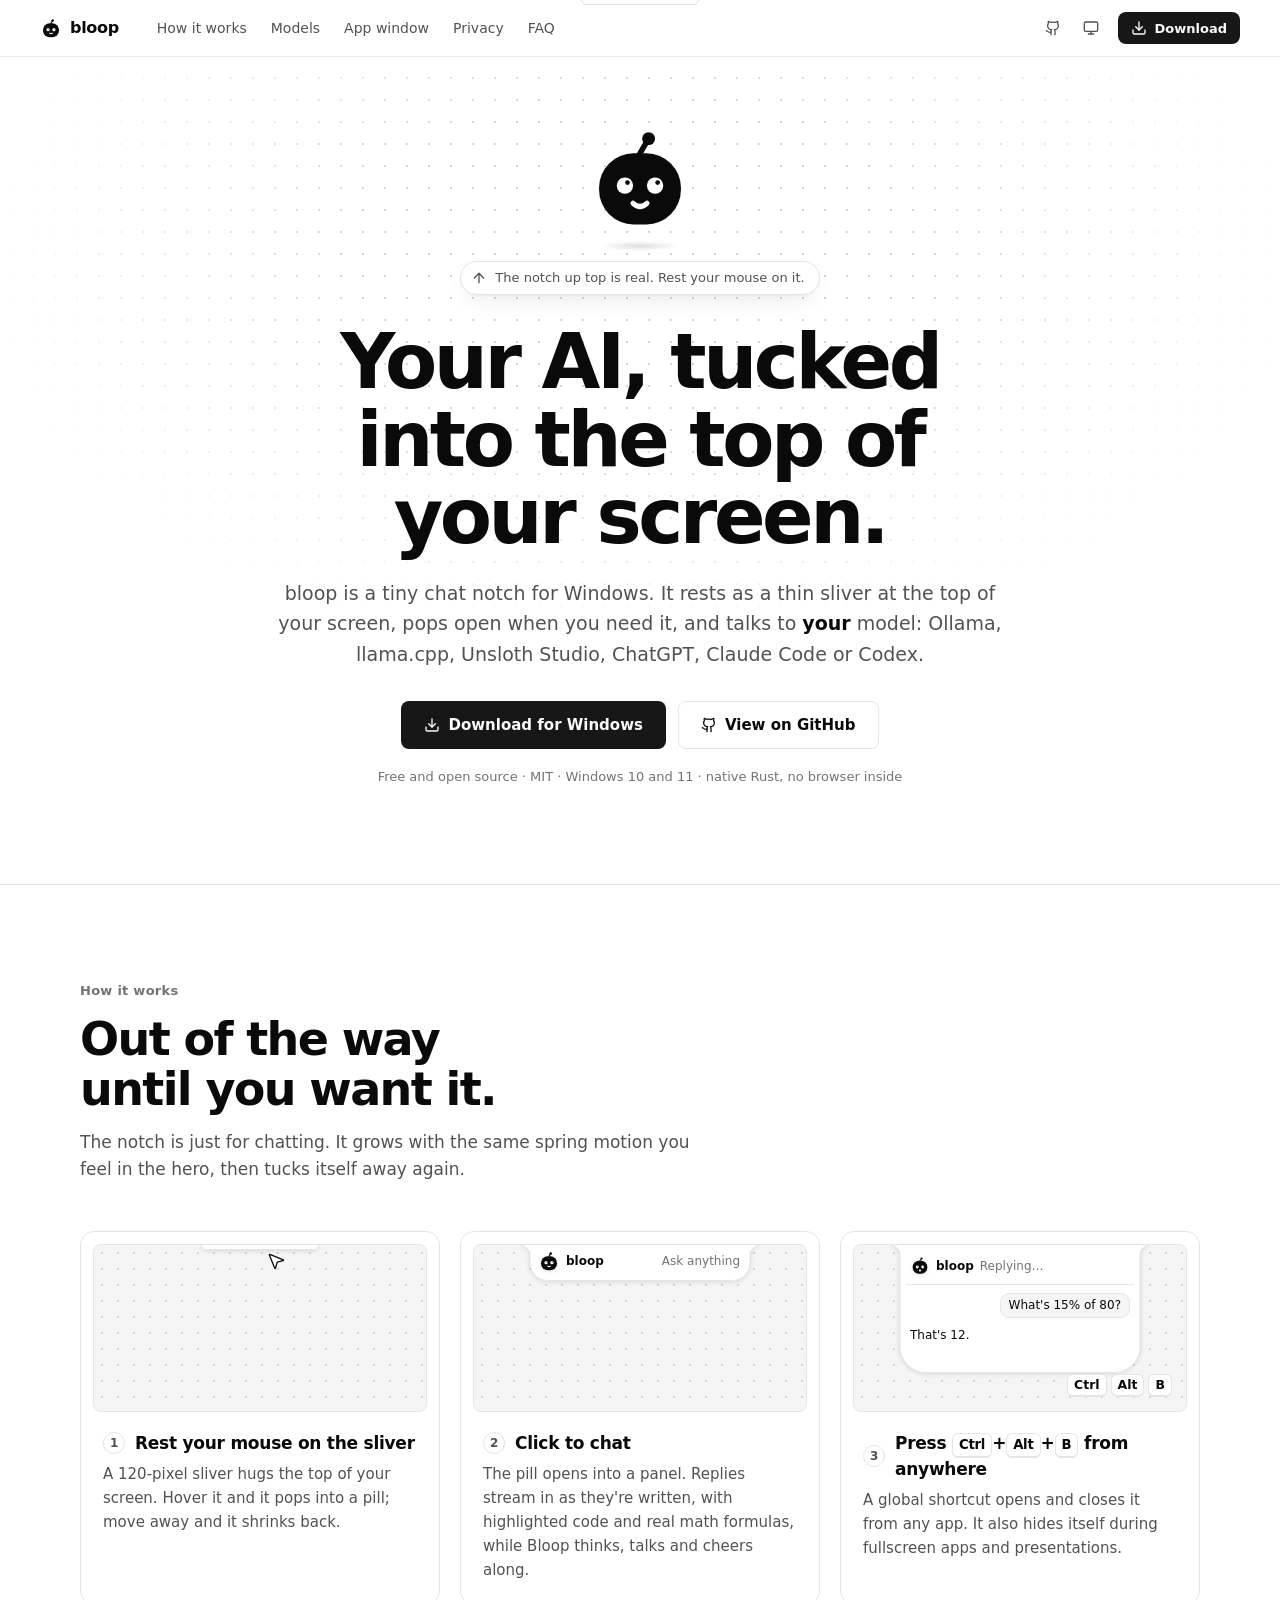
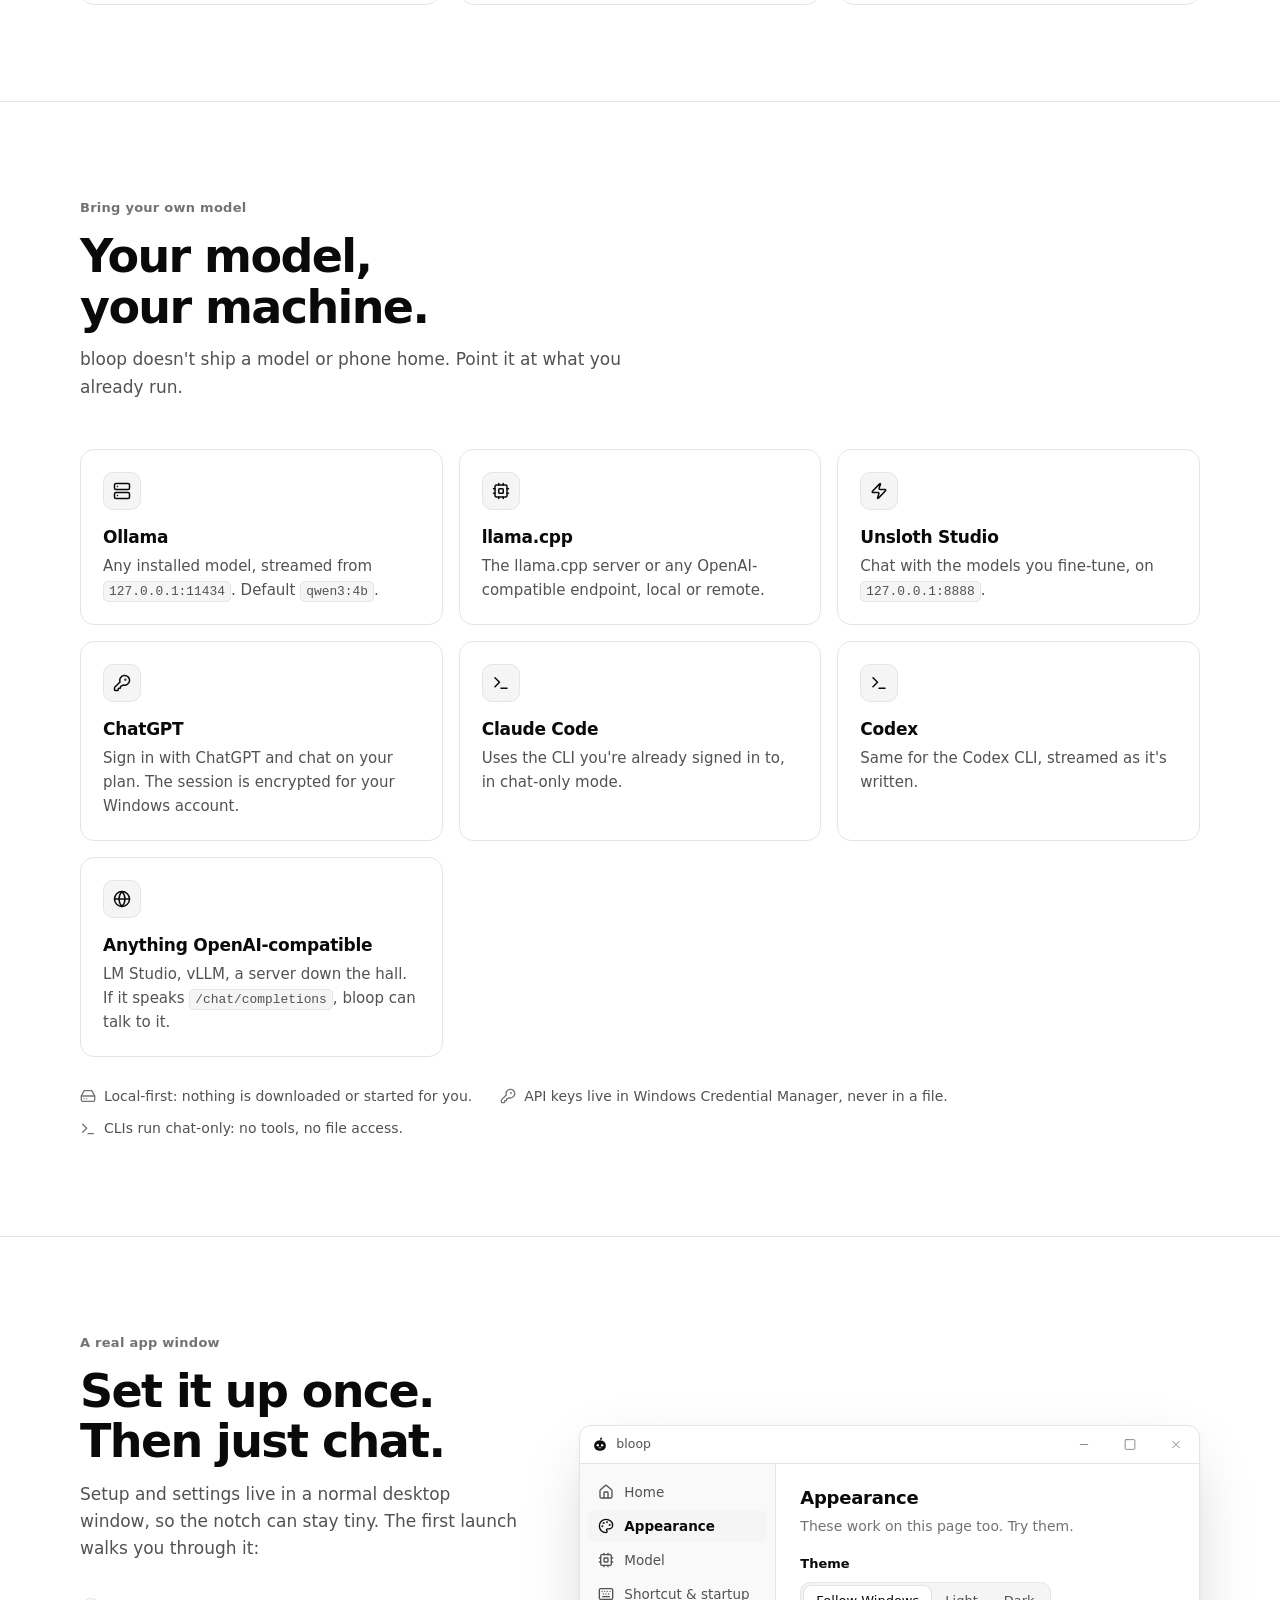
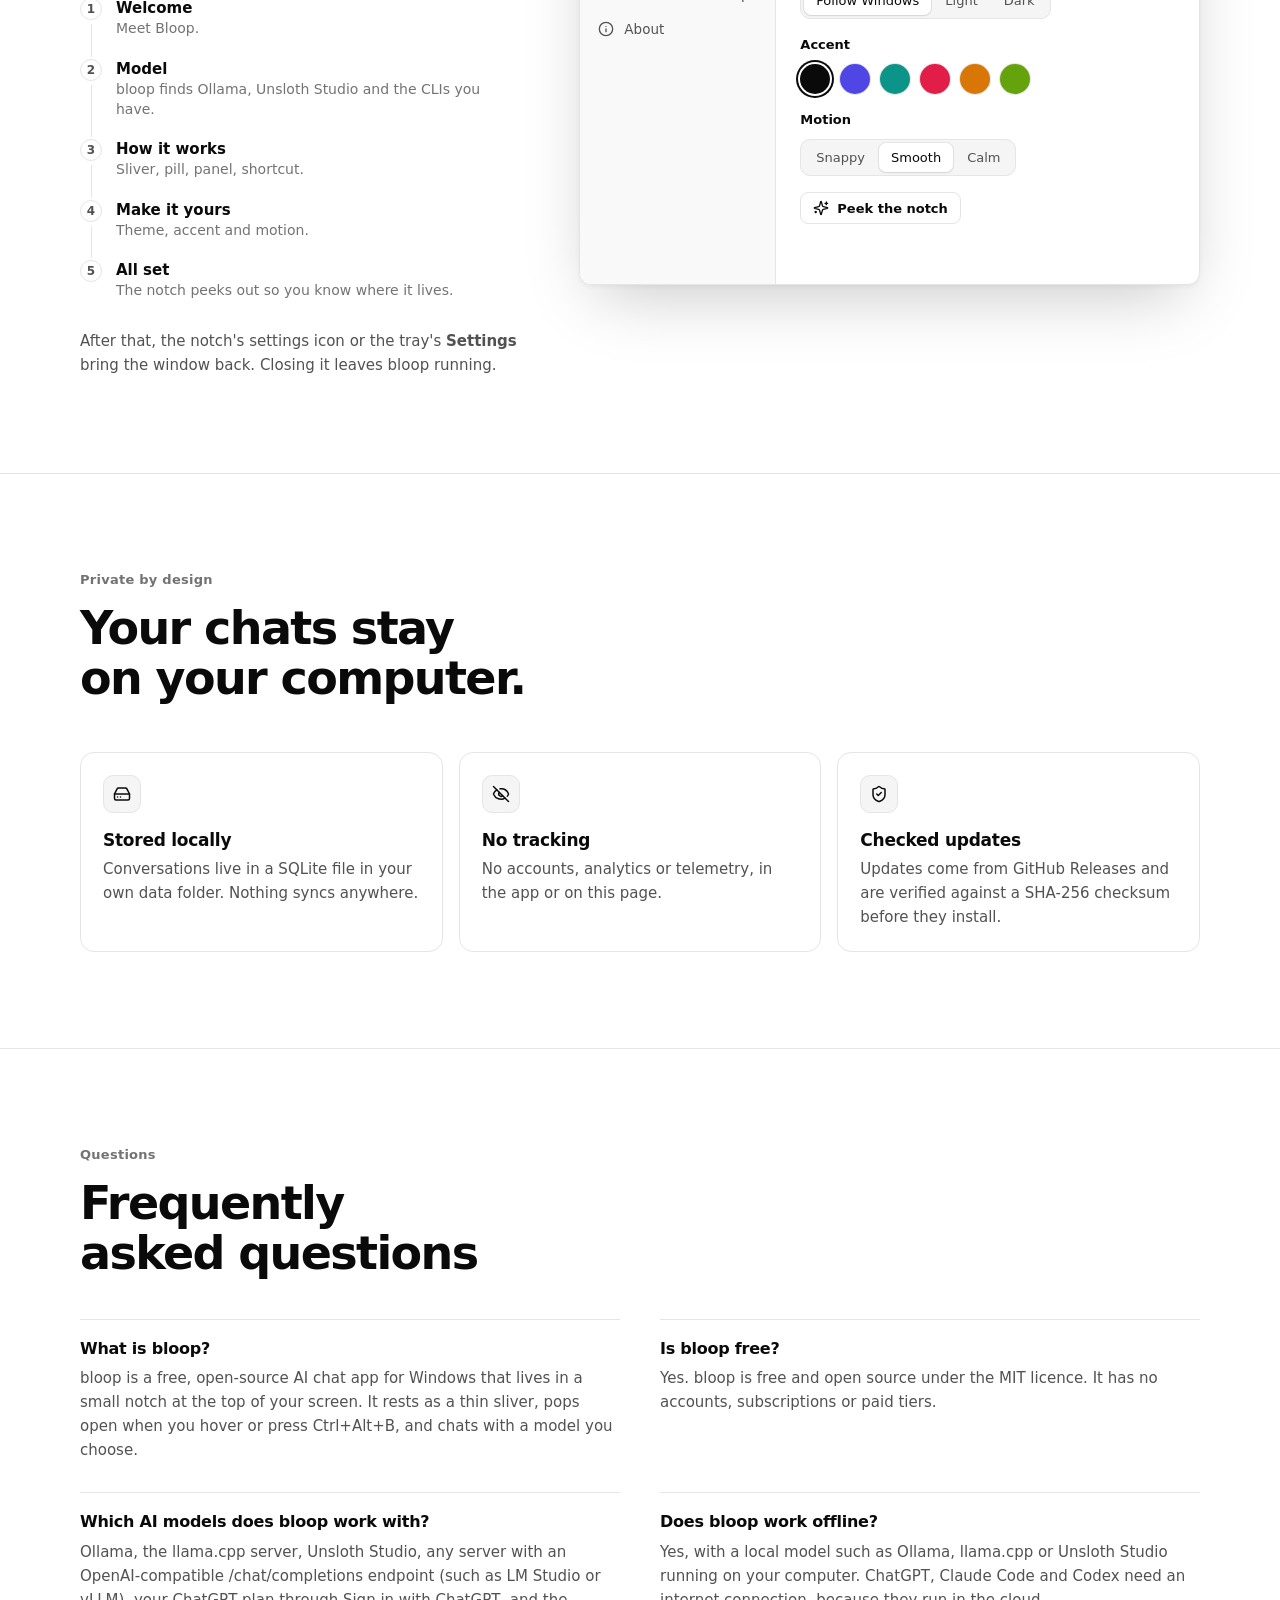
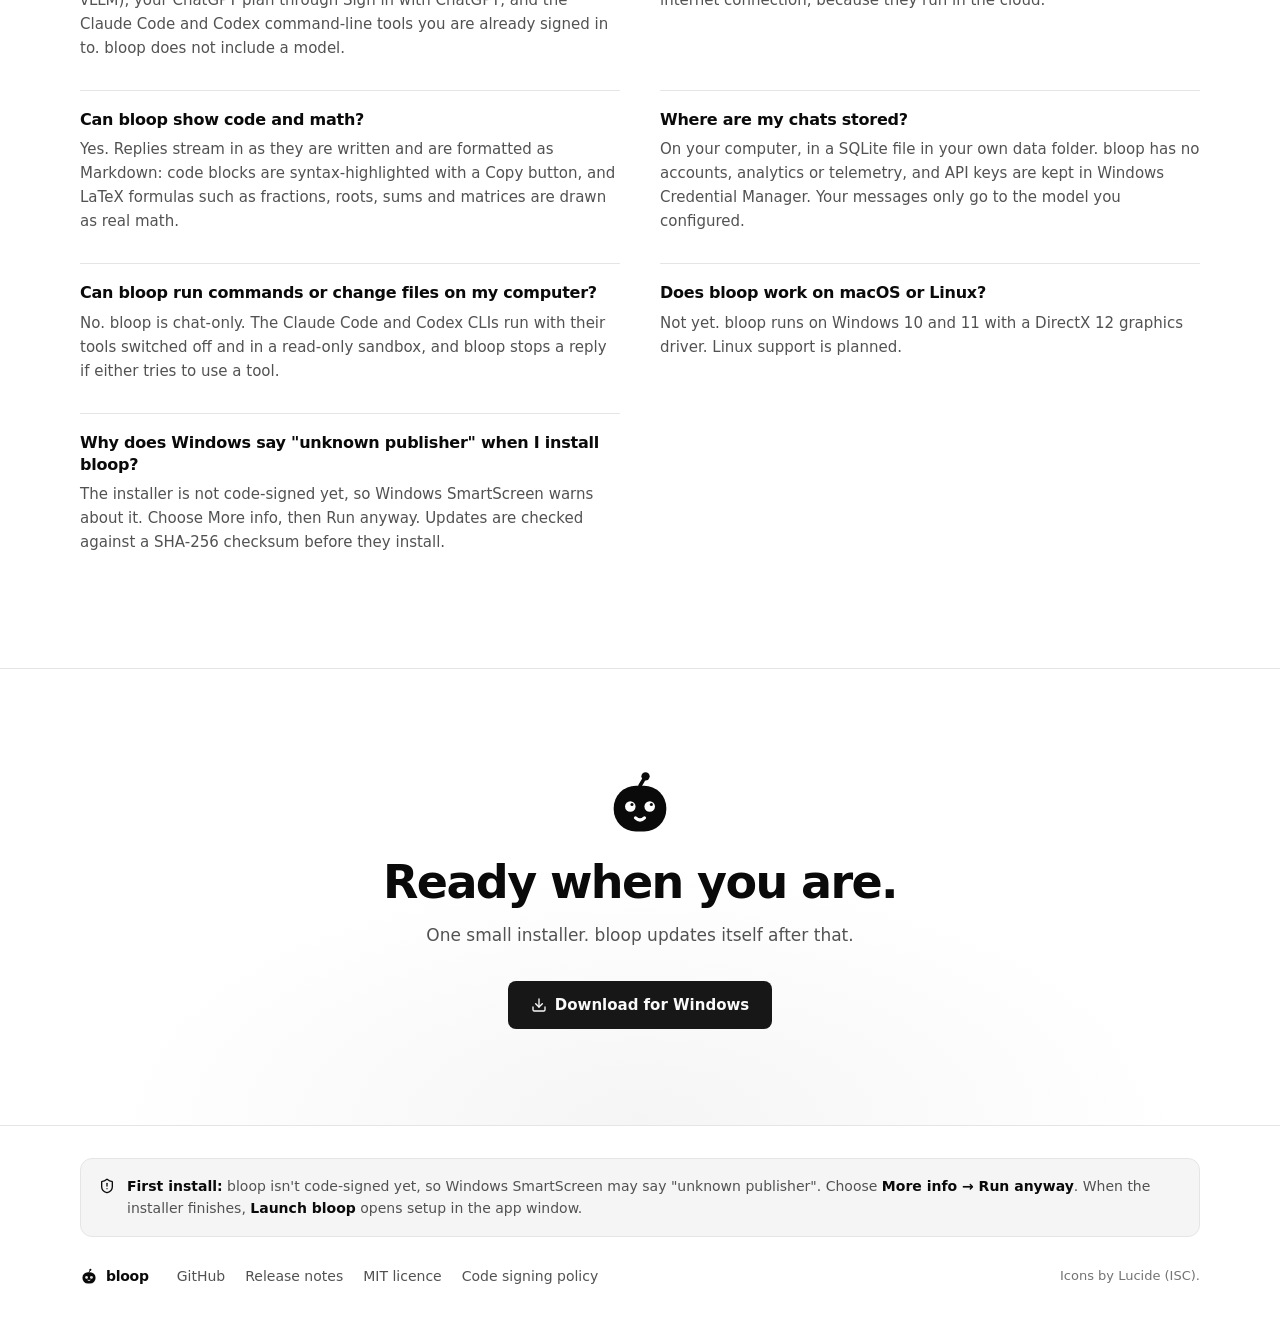
==== commit 7daf59de: "ci: build releases on GitHub Actions, ready for SignPath signing - release.yml: fmt, clippy, tests a" ====
--- a/site/index.html
+++ b/site/index.html
@@ -558,6 +558,7 @@
         <a href="https://github.com/LaurentMaxhuni/bloop">GitHub</a>
         <a href="https://github.com/LaurentMaxhuni/bloop/releases">Release notes</a>
         <a href="https://github.com/LaurentMaxhuni/bloop/blob/main/LICENSE">MIT licence</a>
+        <a href="code-signing.html">Code signing policy</a>
       </nav>
       <span class="muted small">Icons by Lucide (ISC).</span>
     </div>
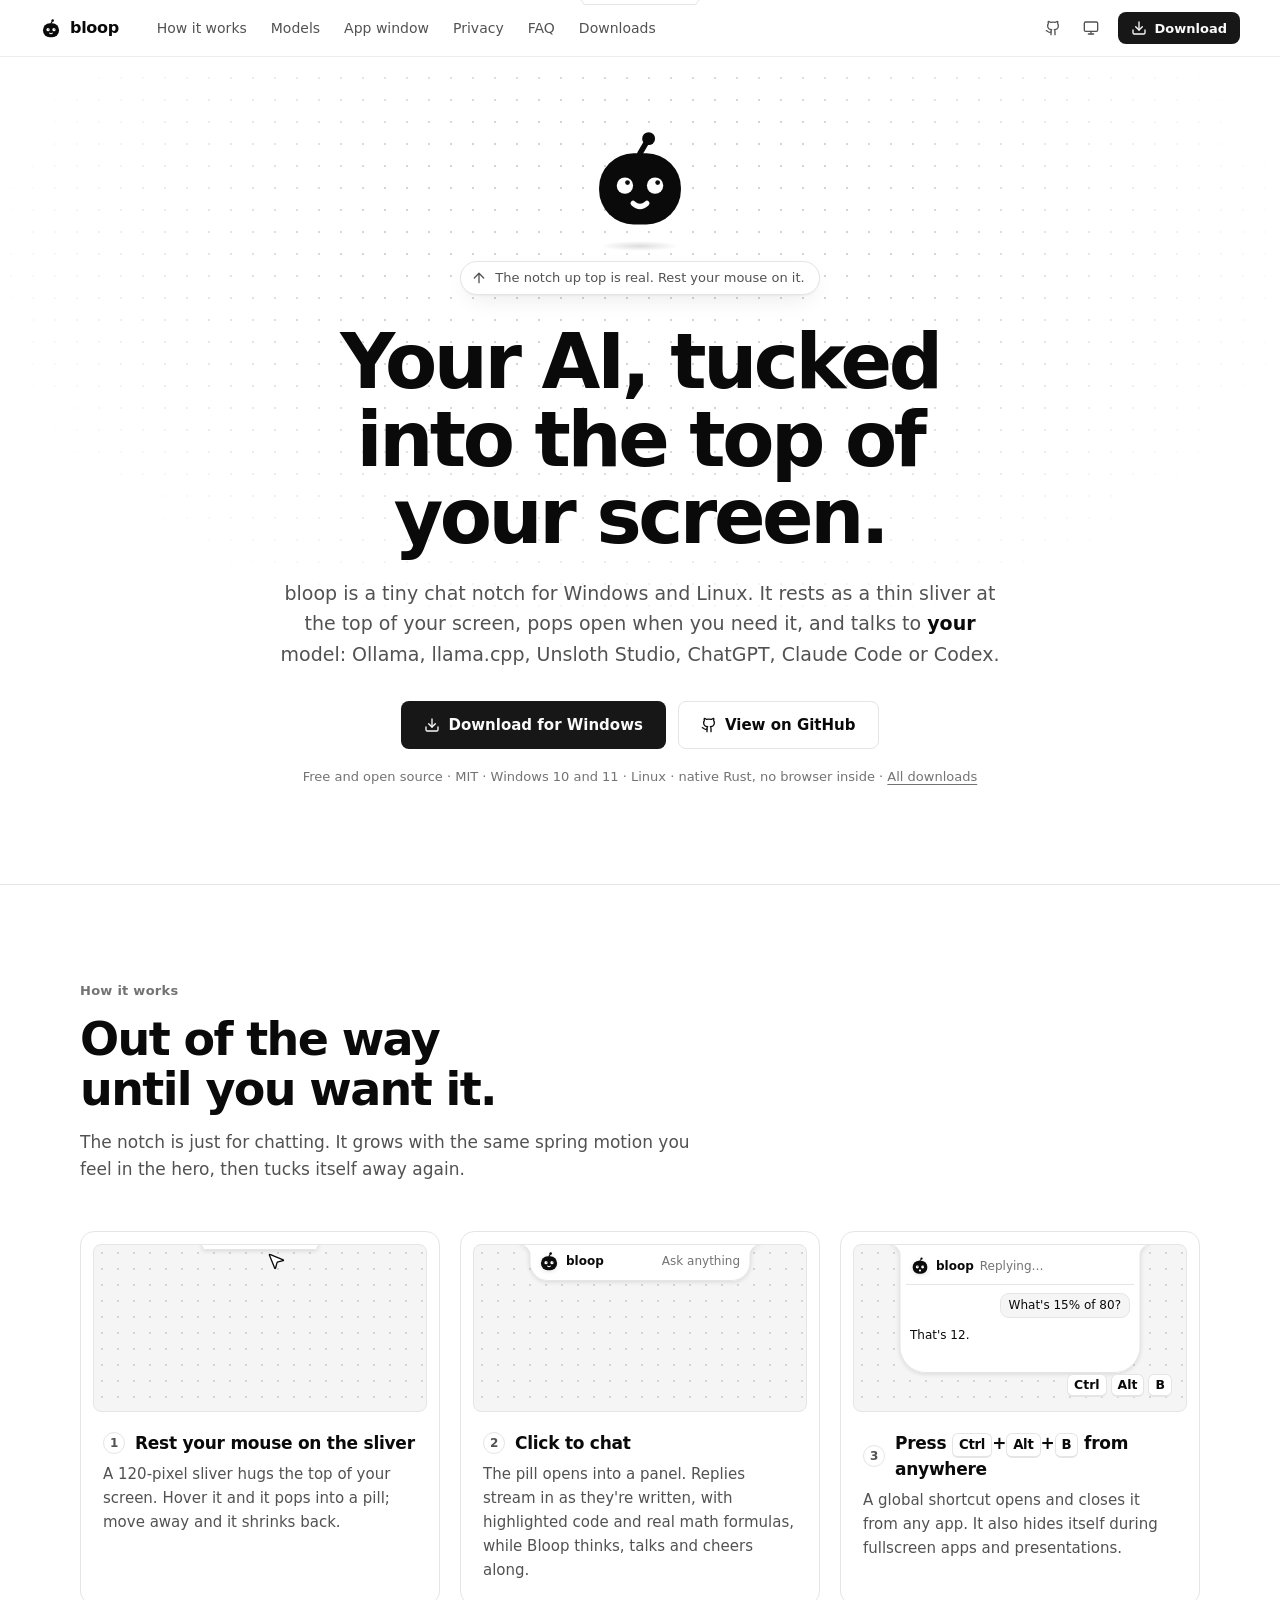
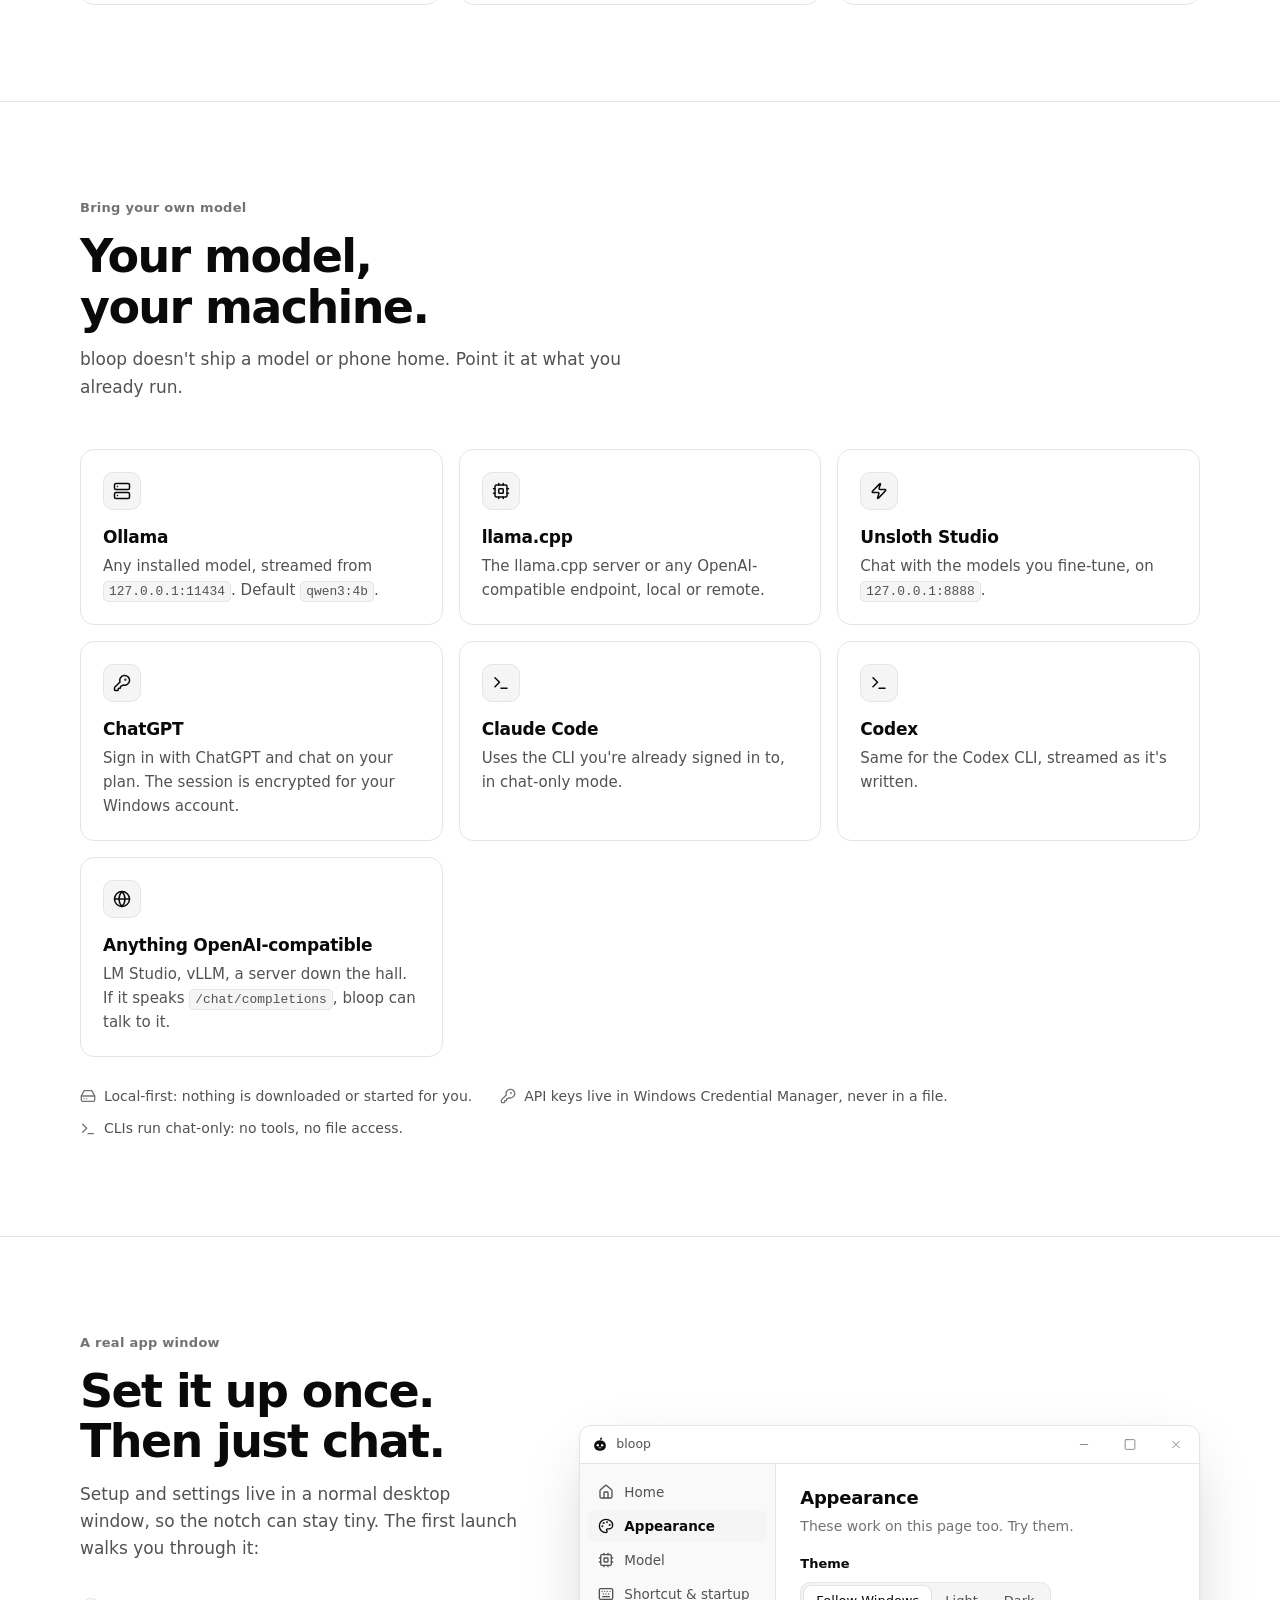
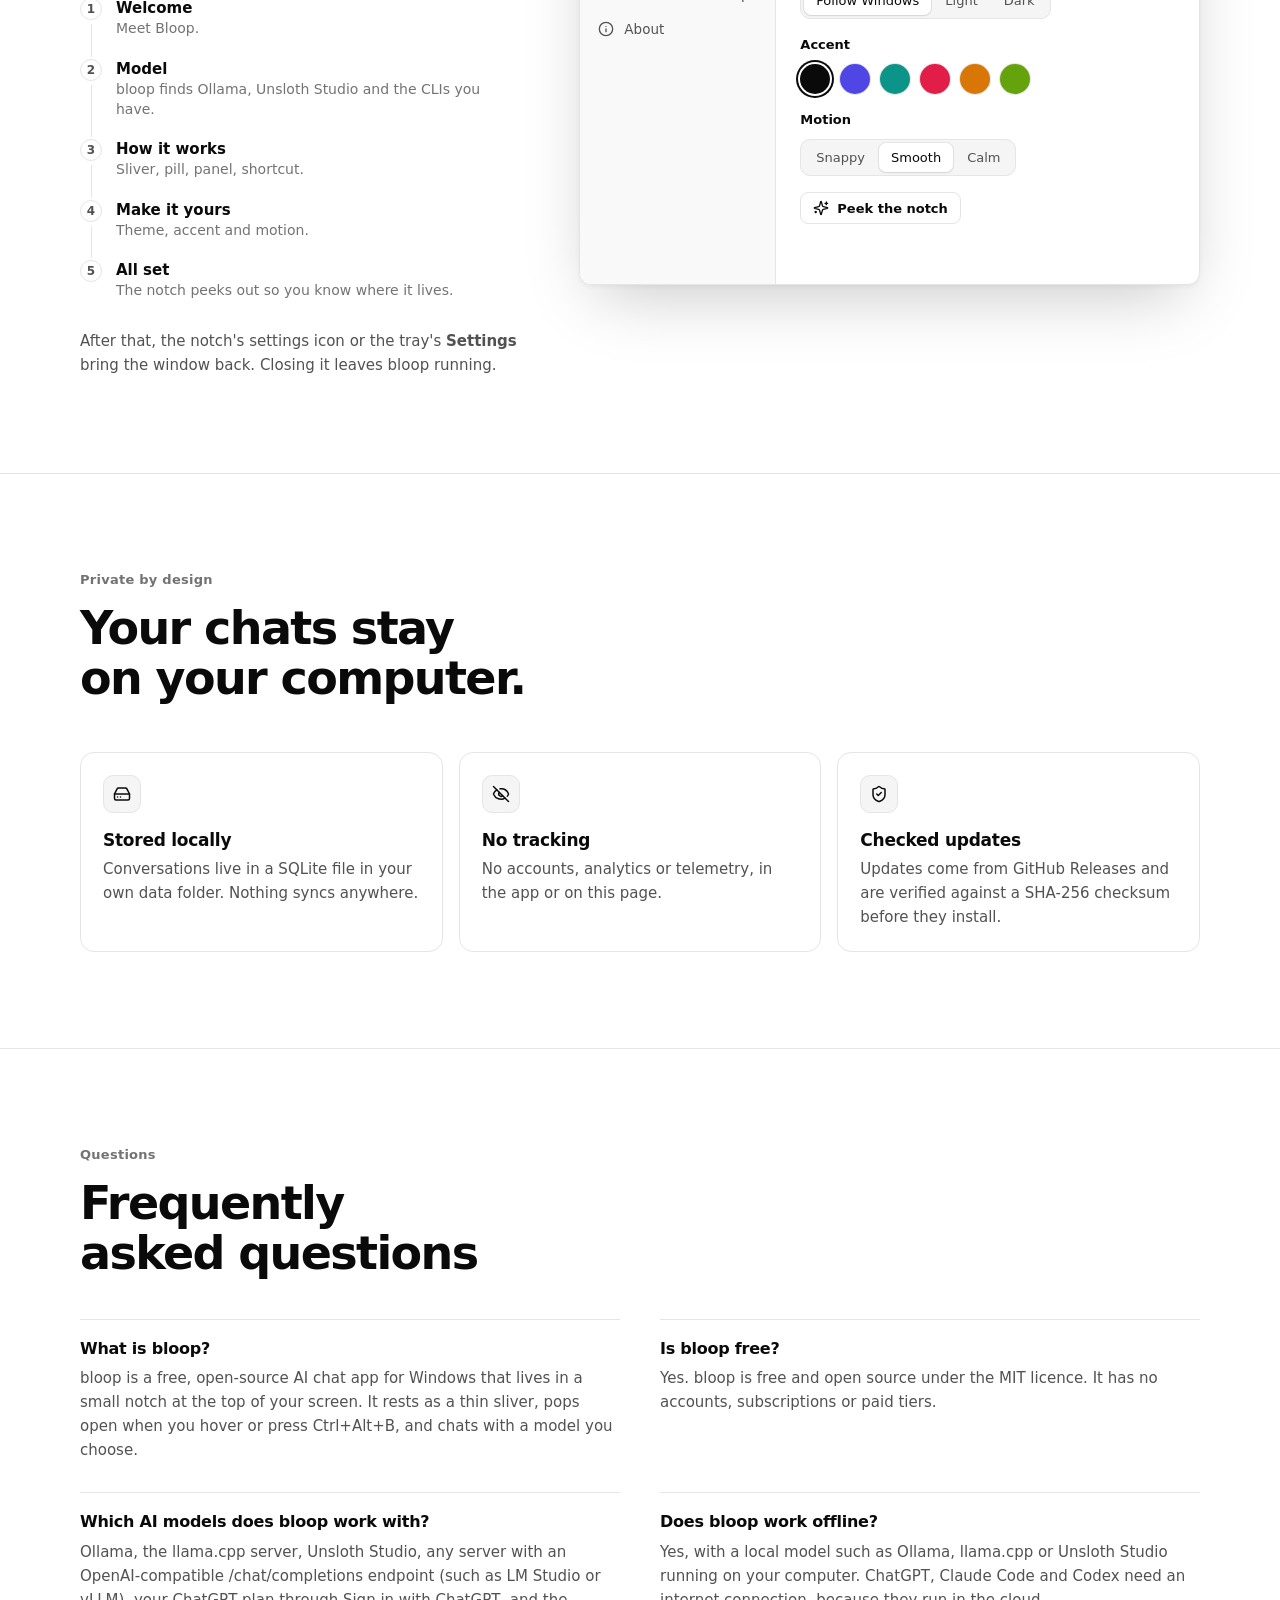
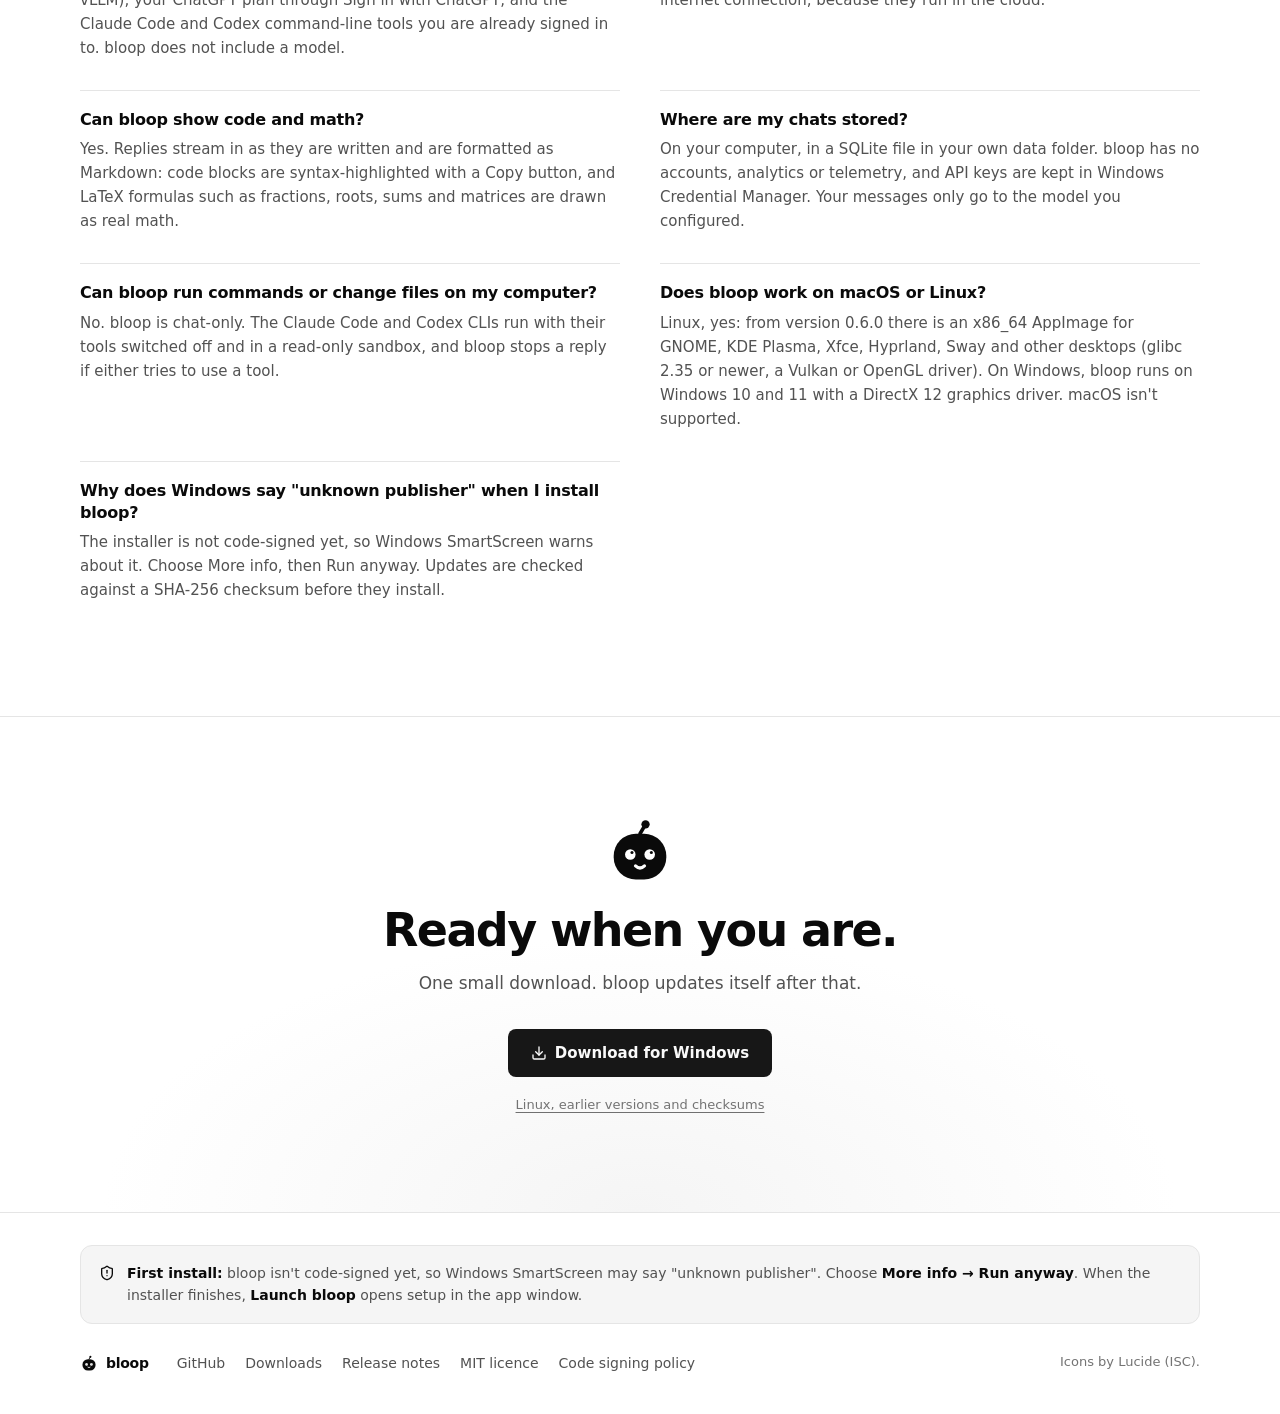
==== commit f3b89180: "site: downloads page with every version, Linux on the landing page - site/downloads.html: latest Win" ====
--- a/site/index.html
+++ b/site/index.html
@@ -4,7 +4,7 @@
 <meta charset="utf-8">
 <meta name="viewport" content="width=device-width, initial-scale=1">
 <title>bloop — a free, local AI chat notch for Windows</title>
-<meta name="description" content="bloop is a free, open-source AI chat notch for Windows 10 and 11. Chat with Ollama, llama.cpp, ChatGPT, Claude Code or Codex from the top of your screen.">
+<meta name="description" content="bloop is a free, open-source AI chat notch for Windows and Linux. Chat with Ollama, llama.cpp, ChatGPT, Claude Code or Codex from the top of your screen.">
 <link rel="canonical" href="https://laurentmaxhuni.github.io/bloop/">
 <meta name="robots" content="index, follow, max-image-preview:large, max-snippet:-1">
 <link rel="alternate" type="text/markdown" href="llms.txt" title="bloop for AI assistants">
@@ -46,9 +46,9 @@
       "url": "https://laurentmaxhuni.github.io/bloop/",
       "applicationCategory": "UtilitiesApplication",
       "applicationSubCategory": "AI chat assistant",
-      "operatingSystem": "Windows 10, Windows 11",
-      "softwareVersion": "0.4.0",
-      "downloadUrl": "https://github.com/LaurentMaxhuni/bloop/releases/latest",
+      "operatingSystem": "Windows 10, Windows 11, Linux",
+      "softwareVersion": "0.5.1",
+      "downloadUrl": "https://laurentmaxhuni.github.io/bloop/downloads.html",
       "installUrl": "https://github.com/LaurentMaxhuni/bloop/releases/latest",
       "releaseNotes": "https://github.com/LaurentMaxhuni/bloop/releases",
       "softwareRequirements": "A DirectX 12 graphics driver; a model server (such as Ollama) or the Claude Code or Codex CLI",
@@ -60,6 +60,9 @@
         "Auto-hiding notch at the top of the screen with a global shortcut (Ctrl+Alt+B)",
         "Works with Ollama, llama.cpp, Unsloth Studio, OpenAI-compatible servers, ChatGPT (Sign in with ChatGPT), Claude Code and Codex",
         "Streaming replies with Markdown, syntax-highlighted code blocks and math formulas",
+        "Saved chats with search, rename and Markdown export; model profiles; custom instructions; a choice of how much chat history is sent",
+        "Ask about the clipboard with Ctrl+Alt+Shift+A",
+        "An animated mascot you can dress up with hats, glasses, outfits and colours",
         "Conversations stored locally in SQLite; no accounts, analytics or telemetry",
         "Native Rust app with no embedded browser",
         "Self-updates from GitHub Releases, verified with SHA-256"
@@ -149,7 +152,7 @@
       "name": "Does bloop work on macOS or Linux?",
       "acceptedAnswer": {
         "@type": "Answer",
-        "text": "Not yet. bloop runs on Windows 10 and 11 with a DirectX 12 graphics driver. Linux support is planned."
+        "text": "Linux, yes: from version 0.6.0 there is an x86_64 AppImage for GNOME, KDE Plasma, Xfce, Hyprland, Sway and other desktops (glibc 2.35 or newer, a Vulkan or OpenGL driver). On Windows, bloop runs on Windows 10 and 11 with a DirectX 12 graphics driver. macOS isn't supported."
       }
     },
     {
@@ -252,6 +255,7 @@
       <a href="#window">App window</a>
       <a href="#private">Privacy</a>
       <a href="#faq">FAQ</a>
+      <a href="downloads.html">Downloads</a>
     </nav>
     <div class="bar-actions">
       <a class="icon-btn" href="https://github.com/LaurentMaxhuni/bloop" aria-label="bloop on GitHub" title="GitHub"><svg class="i"><use href="#i-github"/></svg></a>
@@ -270,16 +274,16 @@
       </div>
       <p class="hint" id="hint"><svg class="i"><use href="#i-arrow-up"/></svg><span data-hint-text>The notch up top is real. Rest your mouse on it.</span></p>
       <h1>Your AI, tucked into the top of your screen.</h1>
-      <p class="lede">bloop is a tiny chat notch for Windows. It rests as a thin sliver at the top of your screen, pops open when you need it, and talks to <em>your</em> model: Ollama, llama.cpp, Unsloth Studio, ChatGPT, Claude Code or Codex.</p>
+      <p class="lede">bloop is a tiny chat notch for Windows and Linux. It rests as a thin sliver at the top of your screen, pops open when you need it, and talks to <em>your</em> model: Ollama, llama.cpp, Unsloth Studio, ChatGPT, Claude Code or Codex.</p>
       <div class="cta">
         <a class="btn btn-primary btn-lg" data-download href="https://github.com/LaurentMaxhuni/bloop/releases/latest">
           <svg class="i"><use href="#i-download"/></svg>
-          <span>Download for Windows</span>
+          <span data-download-label>Download for Windows</span>
           <span class="btn-meta" data-download-meta hidden></span>
         </a>
         <a class="btn btn-outline btn-lg" href="https://github.com/LaurentMaxhuni/bloop"><svg class="i"><use href="#i-github"/></svg>View on GitHub</a>
       </div>
-      <p class="fine">Free and open source · MIT · Windows 10 and 11 · native Rust, no browser inside</p>
+      <p class="fine">Free and open source · MIT · Windows 10 and 11 · Linux · native Rust, no browser inside · <a href="downloads.html">All downloads</a></p>
     </div>
   </section>
 
@@ -456,13 +460,13 @@
             <div class="field"><span class="label">Global shortcut</span><span class="input mono">Ctrl+Alt+B</span><span class="help">Opens and closes the notch from anywhere.</span></div>
             <div class="toggle-row"><span>Start with Windows</span><span class="switch on" aria-hidden="true"></span></div>
             <div class="toggle-row"><span>Hover delay</span><span class="muted">150 ms</span></div>
-            <div class="toggle-row"><span>Show the mascot</span><span class="switch on" aria-hidden="true"></span></div>
+            <div class="toggle-row"><span>Show Bloop in the notch</span><span class="switch on" aria-hidden="true"></span></div>
           </div>
 
           <div class="appwin-page" role="tabpanel" id="page-about" aria-labelledby="tab-about" hidden>
             <h3>About</h3>
             <dl class="kv">
-              <div><dt>Version</dt><dd data-version>0.4.0</dd></div>
+              <div><dt>Version</dt><dd data-version>0.5.1</dd></div>
               <div><dt>Updates</dt><dd><span class="dot"></span>Up to date</dd></div>
             </dl>
             <div class="toggle-row"><span>Check for updates automatically</span><span class="switch on" aria-hidden="true"></span></div>
@@ -520,7 +524,7 @@
         </div>
         <div class="qa">
           <h3>Does bloop work on macOS or Linux?</h3>
-          <p>Not yet. bloop runs on Windows 10 and 11 with a DirectX 12 graphics driver. Linux support is planned.</p>
+          <p>Linux, yes: from version 0.6.0 there is an x86_64 AppImage for GNOME, KDE Plasma, Xfce, Hyprland, Sway and other desktops (glibc 2.35 or newer, a Vulkan or OpenGL driver). On Windows, bloop runs on Windows 10 and 11 with a DirectX 12 graphics driver. macOS isn't supported.</p>
         </div>
         <div class="qa">
           <h3>Why does Windows say &quot;unknown publisher&quot; when I install bloop?</h3>
@@ -534,14 +538,15 @@
     <div class="wrap final-inner">
       <span class="mascot" data-mascot="final" style="--size:72px"></span>
       <h2 id="final-title">Ready when you are.</h2>
-      <p class="sub">One small installer. bloop updates itself after that.</p>
+      <p class="sub">One small download. bloop updates itself after that.</p>
       <div class="cta">
         <a class="btn btn-primary btn-lg" data-download href="https://github.com/LaurentMaxhuni/bloop/releases/latest">
           <svg class="i"><use href="#i-download"/></svg>
-          <span>Download for Windows</span>
+          <span data-download-label>Download for Windows</span>
           <span class="btn-meta" data-download-meta hidden></span>
         </a>
       </div>
+      <p class="fine"><a href="downloads.html">Linux, earlier versions and checksums</a></p>
     </div>
   </section>
 </main>
@@ -556,6 +561,7 @@
       <span class="brand small"><span class="mascot" data-mascot="foot" style="--size:18px"></span>bloop</span>
       <nav class="foot-links" aria-label="Links">
         <a href="https://github.com/LaurentMaxhuni/bloop">GitHub</a>
+        <a href="downloads.html">Downloads</a>
         <a href="https://github.com/LaurentMaxhuni/bloop/releases">Release notes</a>
         <a href="https://github.com/LaurentMaxhuni/bloop/blob/main/LICENSE">MIT licence</a>
         <a href="code-signing.html">Code signing policy</a>
